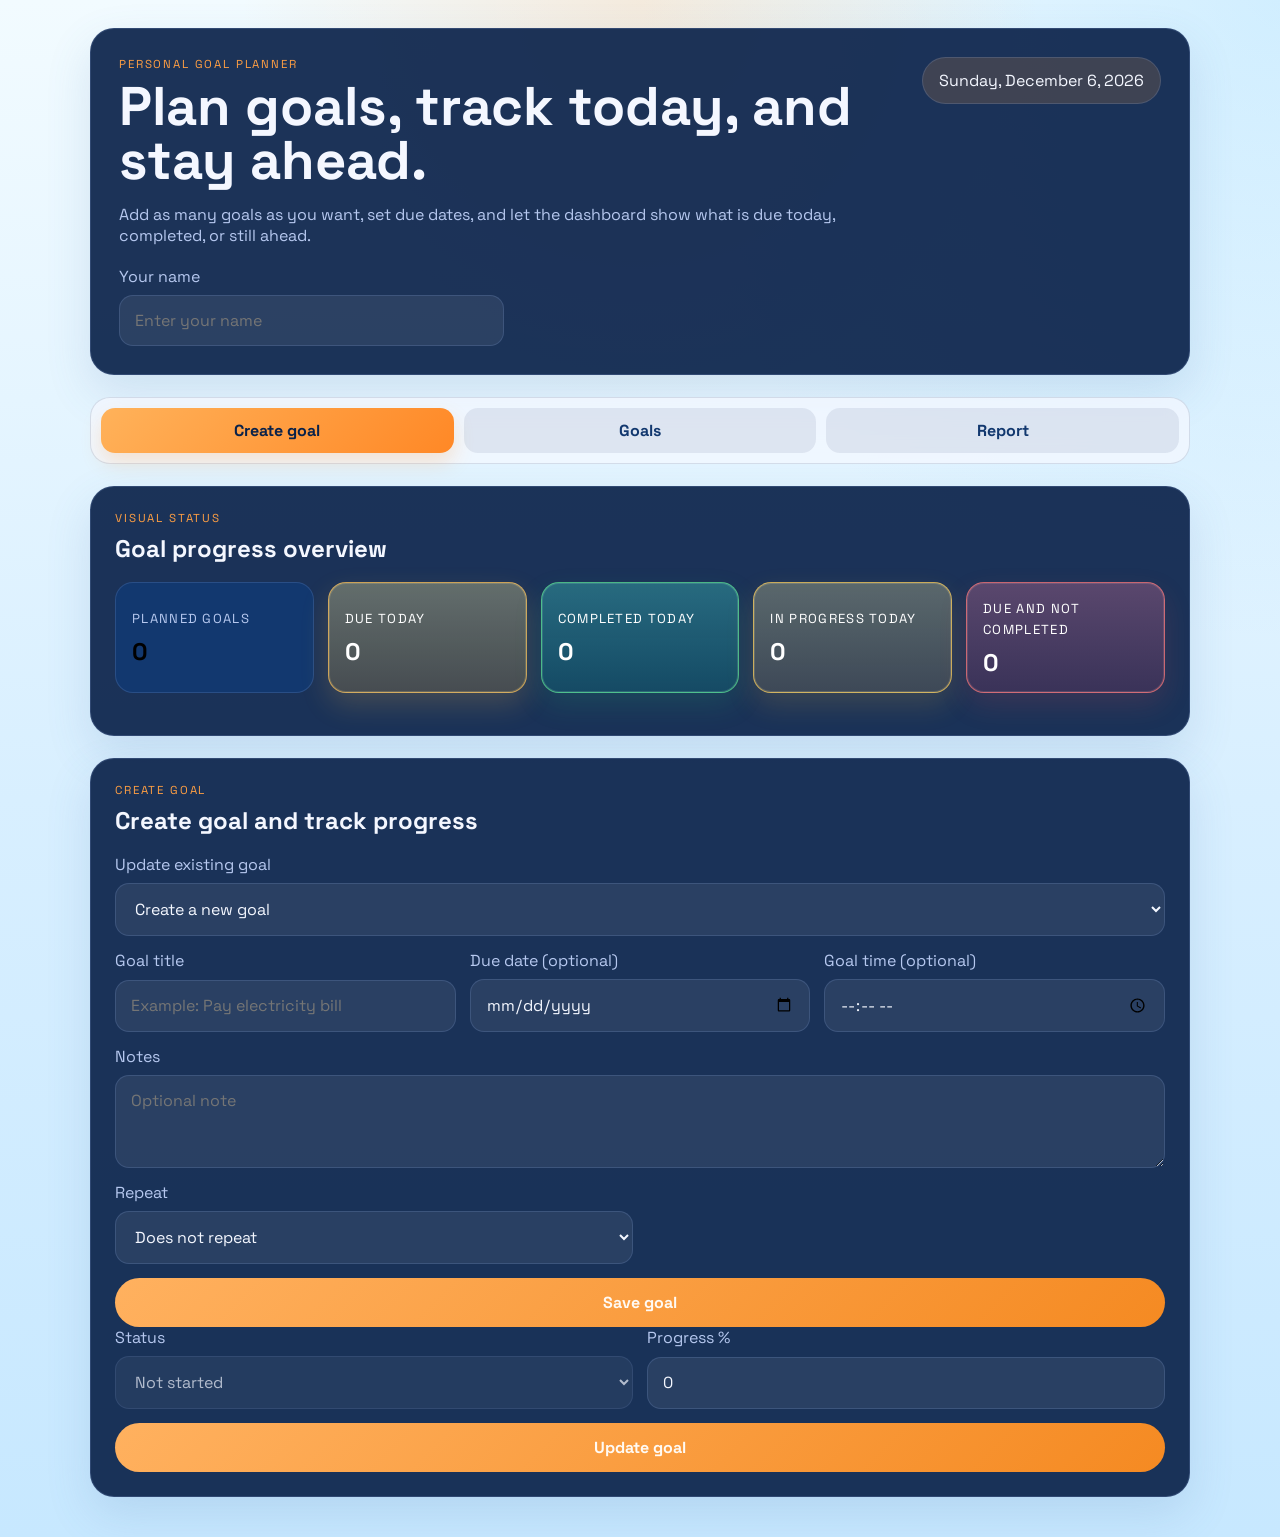
==== index.html @ 9a758e4b "Update the tabs" ====
<!DOCTYPE html>
<html lang="en">
<head>
  <meta charset="UTF-8">
  <meta name="viewport" content="width=device-width, initial-scale=1.0">
  <title>Personal Daily Goals Dashboard</title>
  <meta name="theme-color" content="#0a224a">
  <meta name="apple-mobile-web-app-capable" content="yes">
  <meta name="apple-mobile-web-app-status-bar-style" content="default">
  <link rel="manifest" href="manifest.webmanifest">
  <link rel="icon" href="assets/icon.svg" type="image/svg+xml">
  <link rel="apple-touch-icon" href="assets/icon.svg">
  <link rel="preconnect" href="https://fonts.googleapis.com">
  <link rel="preconnect" href="https://fonts.gstatic.com" crossorigin>
  <link href="https://fonts.googleapis.com/css2?family=Space+Grotesk:wght@400;500;700&display=swap" rel="stylesheet">
  <link rel="stylesheet" href="styles.css?v=2026-04-25-6">
</head>
<body>
  <div class="app-shell">
    <header class="hero">
      <div>
        <p class="eyebrow">Personal goal planner</p>
        <h1>Plan goals, track today, and stay ahead.</h1>
        <p class="hero-text">
          Add as many goals as you want, set due dates, and let the dashboard show what is due today, completed, or still ahead.
        </p>
        <form id="profileForm" class="profile-form">
          <div class="two-up">
            <label>
              Your name
              <input id="profileName" name="profileName" type="text" placeholder="Enter your name">
            </label>
          </div>
        </form>
      </div>
      <div class="hero-date" id="todayLabel"></div>
    </header>

    <nav class="view-nav" aria-label="Planner sections">
      <button class="view-tab is-active" type="button" data-view-tab="home">Create goal</button>
      <button class="view-tab" type="button" data-view-tab="goals">Goals</button>
      <button class="view-tab" type="button" data-view-tab="report">Report</button>
    </nav>

    <main class="layout">
      <section class="card stats-card" data-view-panel="home">
        <div class="section-heading">
          <div>
            <p class="section-label">Visual status</p>
            <h2>Goal progress overview</h2>
          </div>
        </div>

        <div class="stats-grid">
          <button id="toggleGoalList" class="stat-box stat-button" type="button" aria-expanded="true" aria-controls="goalList" data-target="allGoalsSection">
            <span>Planned goals</span>
            <strong id="totalGoals">0</strong>
          </button>
          <button class="stat-box stat-button stat-button--warning" type="button" data-target="allGoalsSection" data-range="today">
            <span>Due today</span>
            <strong id="todayGoals">0</strong>
          </button>
          <button class="stat-box stat-button stat-button--success" type="button" data-target="allGoalsSection" data-range="today" data-status="completed">
            <span>Completed today</span>
            <strong id="todayCompletedGoals">0</strong>
          </button>
          <button class="stat-box stat-button stat-button--progress" type="button" data-target="allGoalsSection" data-range="today" data-status="in-progress">
            <span>In progress today</span>
            <strong id="todayInProgressGoals">0</strong>
          </button>
          <button class="stat-box stat-button stat-button--danger" type="button" data-target="allGoalsSection" data-range="all" data-status="due-not-completed">
            <span>Due and not completed</span>
            <strong id="dueNotCompletedGoals">0</strong>
          </button>
        </div>

      </section>

      <section id="allGoalsSection" class="card all-goals-card" data-view-panel="goals">
        <div class="section-heading">
          <div>
            <p class="section-label">All goals</p>
            <h2>Goal list table</h2>
          </div>
          <div class="report-controls">
            <label class="period-picker">
              Show by
              <select id="goalListRange">
                <option value="all" selected>All</option>
                <option value="today">Today</option>
                <option value="tomorrow">Tomorrow</option>
                <option value="week">Week</option>
                <option value="month">Month</option>
                <option value="year">Year</option>
                <option value="calendar">Calendar</option>
              </select>
            </label>
            <label id="goalListCalendarWrap" class="period-picker" hidden>
              Calendar
              <input id="goalListCalendarDate" type="date">
            </label>
            <label class="period-picker">
              Status
              <select id="goalListStatus">
                <option value="all" selected>All</option>
                <option value="due-not-completed">Due and not completed</option>
                <option value="not-started">Not started</option>
                <option value="in-progress">In progress</option>
                <option value="completed">Completed</option>
              </select>
            </label>
            <button id="toggleGoalTableButton" class="ghost-btn compact-btn" type="button" aria-expanded="true" aria-controls="goalTableWrap">
              Collapse list
            </button>
          </div>
        </div>
        <div id="goalTableWrap" class="goal-table-wrap">
          <div class="goal-table-head">
            <span>Goal</span>
            <span>Due date</span>
            <span>Status</span>
            <span>Progress</span>
            <span>Success</span>
            <span>Repeat</span>
            <span>Notes</span>
            <span>Action</span>
          </div>
          <div id="goalList" class="goal-table"></div>
          <button id="resetButton" class="ghost-btn" type="button">Reset all goals</button>
        </div>
      </section>

      <section class="card report-card" data-view-panel="report">
        <div class="section-heading">
          <div>
            <p class="section-label">Performance report</p>
            <h2>Day, month, and year trends</h2>
          </div>
          <div class="report-controls">
            <label class="period-picker">
              View
              <select id="reportRange">
                <option value="day" selected>Day</option>
                <option value="week">Week</option>
                <option value="month">Month</option>
                <option value="year">Year</option>
              </select>
            </label>
            <label class="period-picker">
              Period
              <select id="reportPeriod"></select>
            </label>
          </div>
        </div>

        <div class="chart-panel">
          <div class="chart-header">
            <span>Daily status</span>
            <strong id="dailyStatusCaption">Today</strong>
          </div>
          <div class="daily-status-wrap">
            <div class="donut-card">
              <div id="dailyDonut" class="donut-chart">
                <div class="donut-hole">
                  <strong id="dailyDonutValue">0%</strong>
                  <span>Done today</span>
                </div>
              </div>
            </div>
            <div id="dailyStatusLegend" class="daily-legend"></div>
          </div>
        </div>

        <div class="progress-stack">
          <div class="progress-panel">
            <div class="progress-copy">
              <span>Daily progress</span>
              <strong id="dailyProgressValue">0%</strong>
            </div>
            <div class="progress-bar">
              <div id="dailyProgressFill" class="progress-fill"></div>
            </div>
          </div>
          <div class="progress-panel">
            <div class="progress-copy">
              <span>Weekly progress</span>
              <strong id="weeklyProgressValue">0%</strong>
            </div>
            <div class="progress-bar">
              <div id="weeklyProgressFill" class="progress-fill"></div>
            </div>
          </div>
          <div class="progress-panel">
            <div class="progress-copy">
              <span>Yearly progress</span>
              <strong id="yearlyProgressValue">0%</strong>
            </div>
            <div class="progress-bar">
              <div id="yearlyProgressFill" class="progress-fill"></div>
            </div>
          </div>
        </div>

        <div class="chart-panel">
          <div class="chart-header">
            <span>Performance by period</span>
            <strong id="chartCaption">Monthly view</strong>
          </div>
          <div id="trendChart" class="trend-chart" aria-label="Performance chart"></div>
        </div>

      </section>

      <section class="card form-card" data-view-panel="home">
        <div class="section-heading">
          <div>
            <p class="section-label">Create goal</p>
            <h2>Create goal and track progress</h2>
          </div>
        </div>

        <form id="goalForm" class="goal-form">
          <label>
            Update existing goal
            <select id="goalPicker" name="goalPicker">
              <option value="">Create a new goal</option>
            </select>
          </label>
          <div class="three-up">
            <label>
              Goal title
              <input id="goalTitle" name="goalTitle" type="text" placeholder="Example: Pay electricity bill" required>
            </label>
            <label>
              Due date (optional)
              <input id="goalDate" name="goalDate" type="date">
            </label>
            <label>
              Goal time (optional)
              <input id="goalTime" name="goalTime" type="time">
            </label>
          </div>
          <label>
            Notes
            <textarea id="goalNotes" name="goalNotes" rows="3" placeholder="Optional note"></textarea>
          </label>
          <div class="two-up">
            <label>
              Repeat
              <select id="goalRepeat" name="goalRepeat">
                <option value="none">Does not repeat</option>
                <option value="daily">Daily</option>
                <option value="weekly">Weekly</option>
                <option value="monthly">Monthly</option>
                <option value="yearly">Yearly</option>
                <option value="custom">Custom</option>
              </select>
            </label>
          </div>
          <div id="customRepeatWrap" class="two-up" hidden>
            <label>
              Repeat every
              <input id="goalRepeatInterval" name="goalRepeatInterval" type="number" min="1" step="1" value="2">
            </label>
            <label>
              Unit
              <select id="goalRepeatUnit" name="goalRepeatUnit">
                <option value="day">Days</option>
                <option value="week">Weeks</option>
                <option value="month">Months</option>
                <option value="year">Years</option>
              </select>
            </label>
          </div>
          <button id="goalSubmitButton" type="submit" class="primary-btn">Save goal</button>
        </form>

        <form id="updateGoalForm" class="goal-form">
          <div class="two-up">
            <label>
              Status
              <select id="updateGoalStatus" name="updateGoalStatus">
                <option value="not-started">Not started</option>
                <option value="in-progress">In progress</option>
                <option value="completed">Completed</option>
              </select>
            </label>
            <label>
              Progress %
              <input id="updateGoalProgress" name="updateGoalProgress" type="number" min="0" max="100" step="5" value="0">
            </label>
          </div>
          <button id="updateGoalSubmitButton" type="submit" class="primary-btn">Update goal</button>
        </form>

        <div id="subGoalSection" class="subgoal-panel" hidden>
          <div class="section-heading subgoal-heading">
            <div>
              <p class="section-label">Sub-goals</p>
              <h2>Break this goal into smaller steps</h2>
            </div>
          </div>
          <form id="subGoalForm" class="goal-form">
            <div class="two-up">
              <label>
                Sub-goal title
                <input id="subGoalTitle" name="subGoalTitle" type="text" placeholder="Example: Draft outline" required>
              </label>
              <label>
                Due date
                <input id="subGoalDate" name="subGoalDate" type="date" required>
              </label>
            </div>
            <button id="subGoalSubmitButton" type="submit" class="primary-btn">Add sub-goal</button>
          </form>
          <div id="selectedSubGoalList" class="subgoal-list"></div>
        </div>

      </section>
    </main>
  </div>

  <script src="rebuilt-dashboard.js?v=2026-04-25-6"></script>
</body>
</html>
---- styles.css ----
:root {
  --bg: #d8efff;
  --bg-soft: #edf7ff;
  --panel: rgba(10, 34, 74, 0.92);
  --panel-strong: #12386f;
  --line: rgba(162, 192, 255, 0.16);
  --text: #f4f7ff;
  --muted: #b6c8ef;
  --accent: #ff9f43;
  --accent-strong: #f07d18;
  --success: #56d6a2;
  --warning: #ffcc66;
  --danger: #ff7d7d;
  --shadow: 0 18px 45px rgba(73, 121, 168, 0.16);
  --radius-lg: 24px;
  --radius-md: 18px;
}

* {
  box-sizing: border-box;
}

body {
  margin: 0;
  min-height: 100vh;
  font-family: "Space Grotesk", sans-serif;
  color: var(--text);
  overflow-x: hidden;
  background:
    radial-gradient(circle at top, rgba(255, 159, 67, 0.18), transparent 24%),
    radial-gradient(circle at right top, rgba(104, 197, 255, 0.24), transparent 32%),
    linear-gradient(180deg, #f2fbff 0%, #d8efff 52%, #c7e8ff 100%);
}

button,
input,
textarea,
select {
  font: inherit;
}

.app-shell {
  width: min(1100px, calc(100% - 28px));
  margin: 0 auto;
  padding: 28px 0 40px;
}

.view-nav {
  position: sticky;
  top: 10px;
  z-index: 20;
  display: grid;
  grid-template-columns: repeat(3, minmax(0, 1fr));
  gap: 10px;
  margin-bottom: 22px;
  padding: 10px;
  border: 1px solid rgba(10, 34, 74, 0.12);
  border-radius: 20px;
  background: rgba(244, 247, 255, 0.76);
  backdrop-filter: blur(12px);
}

.view-tab {
  border: 0;
  padding: 12px 10px;
  border-radius: 14px;
  background: rgba(10, 34, 74, 0.08);
  color: #12386f;
  font-weight: 700;
  cursor: pointer;
  transition: transform 160ms ease, background 160ms ease, color 160ms ease, box-shadow 160ms ease;
}

.view-tab:hover,
.view-tab:focus-visible {
  background: rgba(255, 159, 67, 0.22);
  color: #0a224a;
  transform: translateY(-1px);
}

.view-tab.is-active {
  background: linear-gradient(135deg, #ffb25a, #ff8826);
  color: #0a224a;
  box-shadow: 0 10px 20px rgba(255, 159, 67, 0.24);
}

[data-view-panel][hidden] {
  display: none !important;
}

.hero,
.card {
  background: var(--panel);
  border: 1px solid var(--line);
  border-radius: var(--radius-lg);
  box-shadow: var(--shadow);
}

.hero {
  display: flex;
  justify-content: space-between;
  gap: 20px;
  align-items: flex-start;
  padding: 28px;
  margin-bottom: 22px;
}

.eyebrow,
.section-label {
  margin: 0 0 8px;
  text-transform: uppercase;
  letter-spacing: 0.16em;
  font-size: 0.72rem;
  color: var(--accent);
}

.hero h1,
.section-heading h2 {
  margin: 0;
}

.hero h1 {
  font-size: clamp(2rem, 5vw, 3.4rem);
  line-height: 1;
}

.hero-text,
label,
.goal-meta,
.empty-state {
  color: var(--muted);
}

.profile-form {
  margin-top: 20px;
}

.reward-input-grid {
  margin-top: 14px;
}

.reward-banner-grid {
  display: grid;
  grid-template-columns: repeat(2, minmax(0, 1fr));
  gap: 14px;
  margin-top: 16px;
}

.reward-banner {
  padding: 16px 18px;
  border-radius: var(--radius-md);
  border: 1px solid rgba(255, 159, 67, 0.28);
  background: linear-gradient(135deg, rgba(255, 159, 67, 0.14), rgba(255, 255, 255, 0.04));
  transition: transform 180ms ease, box-shadow 180ms ease, border-color 180ms ease, background 180ms ease;
  min-height: 112px;
}

.reward-banner strong {
  display: block;
  color: #ffd6a8;
}

.reward-banner p {
  margin: 8px 0 0;
  color: var(--text);
}

.reward-banner--ready {
  border-color: rgba(86, 214, 162, 0.38);
  background: linear-gradient(135deg, rgba(86, 214, 162, 0.2), rgba(255, 255, 255, 0.05));
  box-shadow: 0 14px 32px rgba(25, 139, 102, 0.14);
}

.reward-banner--ready strong,
.reward-banner--success strong {
  color: #dffff1;
}

.reward-banner--success {
  border-color: rgba(86, 214, 162, 0.6);
  background: linear-gradient(135deg, rgba(86, 214, 162, 0.34), rgba(34, 94, 71, 0.35));
  box-shadow: 0 16px 36px rgba(20, 120, 87, 0.24);
}

.reward-banner--pop {
  animation: reward-pop 260ms ease;
}

@keyframes reward-pop {
  0% {
    transform: scale(0.98);
  }
  60% {
    transform: scale(1.02);
  }
  100% {
    transform: scale(1);
  }
}

.hero-date {
  padding: 12px 16px;
  border-radius: 999px;
  background: rgba(255, 159, 67, 0.16);
  border: 1px solid var(--line);
  white-space: nowrap;
}

#customRepeatWrap {
  margin-top: 4px;
  padding: 10px 12px;
  border: 1px solid rgba(255, 159, 67, 0.22);
  border-radius: var(--radius-md);
  background: linear-gradient(180deg, rgba(255, 159, 67, 0.08), rgba(255, 255, 255, 0.02));
}

#customRepeatWrap[hidden] {
  display: none;
}

.custom-repeat-pop {
  animation: custom-repeat-pop 220ms ease;
}

@keyframes custom-repeat-pop {
  0% {
    opacity: 0;
    transform: translateY(-6px) scale(0.98);
  }
  100% {
    opacity: 1;
    transform: translateY(0) scale(1);
  }
}

.layout {
  display: grid;
  grid-template-columns: repeat(12, 1fr);
  gap: 22px;
}

.card {
  padding: 24px;
}

.form-card,
.all-goals-card,
.report-card,
.stats-card,
.all-goals-card,
.today-card {
  grid-column: span 12;
}

.form-card,
.stats-card {
  width: 100%;
  justify-self: stretch;
}

.section-heading {
  display: flex;
  justify-content: space-between;
  gap: 16px;
  align-items: flex-start;
  margin-bottom: 18px;
}

.access-actions,
.access-meta,
.access-button-row {
  display: flex;
  flex-wrap: wrap;
  gap: 10px;
  align-items: center;
}

.access-panel {
  padding: 18px;
  border-radius: var(--radius-md);
  border: 1px solid var(--line);
  background: linear-gradient(180deg, rgba(255, 255, 255, 0.08), rgba(255, 255, 255, 0.04));
}

.access-panel--simple {
  display: grid;
  gap: 8px;
}

.access-kicker {
  margin: 0 0 8px;
  color: var(--accent);
  text-transform: uppercase;
  letter-spacing: 0.14em;
  font-size: 0.72rem;
}

.access-panel h3 {
  margin: 0;
  font-size: 1.25rem;
}

.access-text,
.access-hint {
  color: var(--muted);
}

.access-text {
  margin: 10px 0 14px;
}

.access-hint {
  margin: 14px 0 0;
  font-size: 0.94rem;
}

.mode-badge {
  display: inline-flex;
  align-items: center;
  gap: 8px;
  padding: 10px 14px;
  border-radius: 999px;
  border: 1px solid rgba(255, 255, 255, 0.12);
  background: rgba(255, 255, 255, 0.08);
  color: var(--text);
  font-size: 0.88rem;
}

.mode-badge--local {
  border-color: rgba(255, 204, 102, 0.28);
  background: rgba(255, 204, 102, 0.12);
}

.goal-form,
.two-up,
.three-up {
  display: grid;
  gap: 14px;
}

.subgoal-panel {
  margin-top: 18px;
  padding-top: 18px;
  border-top: 1px solid var(--line);
}

.subgoal-heading {
  margin-bottom: 14px;
}

.two-up {
  grid-template-columns: repeat(2, 1fr);
}

.three-up {
  grid-template-columns: repeat(3, 1fr);
}

label {
  display: grid;
  gap: 8px;
}

input,
textarea,
select {
  width: 100%;
  padding: 14px 15px;
  border-radius: 14px;
  border: 1px solid var(--line);
  background: rgba(255, 255, 255, 0.07);
  color: var(--text);
}

option {
  color: #163454;
  background: #f4f7ff;
}

input:focus,
textarea:focus,
select:focus {
  outline: 2px solid rgba(104, 197, 255, 0.25);
  border-color: var(--accent);
}

.primary-btn,
.ghost-btn,
.status-select {
  border-radius: 999px;
}

.status-select {
  appearance: auto;
  -webkit-appearance: auto;
  -moz-appearance: auto;
  box-shadow: inset 0 0 0 1px rgba(255,255,255,0.05);
  font-weight: 700;
}

.status-select--completed {
  background-color: rgba(46, 166, 92, 0.28);
  background-image: linear-gradient(135deg, rgba(67, 201, 126, 0.34), rgba(46, 166, 92, 0.42));
  border-color: rgba(95, 225, 148, 0.52);
  color: #eafff1;
}

.status-select--not-started {
  background-color: rgba(183, 41, 41, 0.22);
  background-image: linear-gradient(135deg, rgba(255, 107, 107, 0.26), rgba(183, 41, 41, 0.36));
  border-color: rgba(255, 122, 122, 0.48);
  color: #ffe9e9;
}

.status-select--in-progress {
  background-color: rgba(201, 147, 34, 0.24);
  background-image: linear-gradient(135deg, rgba(255, 214, 102, 0.3), rgba(201, 147, 34, 0.38));
  border-color: rgba(255, 210, 94, 0.5);
  color: #fff7dc;
}

.primary-btn,
.ghost-btn,
.remove-btn {
  cursor: pointer;
}

.stat-button {
  text-align: left;
  border: 1px solid var(--line);
  width: 100%;
  transition: transform 180ms ease, background 180ms ease, border-color 180ms ease, box-shadow 180ms ease;
}

.stat-button--warning,
.stat-button--success,
.stat-button--progress,
.stat-button--danger {
  position: relative;
  overflow: hidden;
}

.stat-box.stat-button--warning {
  border-color: rgba(255, 196, 92, 0.72);
  background:
    linear-gradient(180deg, rgba(255, 214, 102, 0.34), rgba(181, 118, 18, 0.32)),
    var(--panel-strong);
  box-shadow: inset 0 0 0 1px rgba(255, 224, 148, 0.18), 0 12px 28px rgba(255, 186, 64, 0.18);
  animation: statPulseWarning 3.8s ease-in-out infinite;
}

.stat-box.stat-button--success {
  border-color: rgba(95, 225, 148, 0.72);
  background:
    linear-gradient(180deg, rgba(86, 214, 162, 0.32), rgba(27, 116, 77, 0.3)),
    var(--panel-strong);
  box-shadow: inset 0 0 0 1px rgba(170, 246, 204, 0.16), 0 12px 28px rgba(40, 179, 111, 0.16);
  animation: statPulseSuccess 3.8s ease-in-out infinite;
}

.stat-box.stat-button--progress {
  border-color: rgba(255, 210, 94, 0.72);
  background:
    linear-gradient(180deg, rgba(255, 214, 102, 0.3), rgba(173, 116, 24, 0.28)),
    var(--panel-strong);
  box-shadow: inset 0 0 0 1px rgba(255, 233, 171, 0.16), 0 12px 28px rgba(238, 180, 53, 0.16);
  animation: statPulseProgress 3.8s ease-in-out infinite;
}

.stat-box.stat-button--danger {
  border-color: rgba(255, 122, 122, 0.72);
  background:
    linear-gradient(180deg, rgba(255, 107, 107, 0.3), rgba(148, 38, 38, 0.3)),
    var(--panel-strong);
  box-shadow: inset 0 0 0 1px rgba(255, 188, 188, 0.15), 0 12px 28px rgba(215, 72, 72, 0.16);
  animation: statPulseDanger 3.8s ease-in-out infinite;
}

.stat-box.stat-button--warning span,
.stat-box.stat-button--warning strong,
.stat-box.stat-button--success span,
.stat-box.stat-button--success strong,
.stat-box.stat-button--progress span,
.stat-box.stat-button--progress strong,
.stat-box.stat-button--danger span,
.stat-box.stat-button--danger strong {
  color: #ffffff;
}

.stat-box.stat-button--warning:hover,
.stat-box.stat-button--warning:focus-visible {
  background:
    linear-gradient(180deg, rgba(255, 214, 102, 0.42), rgba(181, 118, 18, 0.36)),
    var(--panel-strong);
  border-color: rgba(255, 196, 92, 0.82);
}

.stat-box.stat-button--success:hover,
.stat-box.stat-button--success:focus-visible {
  background:
    linear-gradient(180deg, rgba(86, 214, 162, 0.42), rgba(27, 116, 77, 0.36)),
    var(--panel-strong);
  border-color: rgba(95, 225, 148, 0.82);
}

.stat-box.stat-button--progress:hover,
.stat-box.stat-button--progress:focus-visible {
  background:
    linear-gradient(180deg, rgba(255, 214, 102, 0.4), rgba(173, 116, 24, 0.34)),
    var(--panel-strong);
  border-color: rgba(255, 210, 94, 0.82);
}

.stat-box.stat-button--danger:hover,
.stat-box.stat-button--danger:focus-visible {
  background:
    linear-gradient(180deg, rgba(255, 107, 107, 0.4), rgba(148, 38, 38, 0.34)),
    var(--panel-strong);
  border-color: rgba(255, 122, 122, 0.82);
}

.stat-button:hover,
.stat-button:focus-visible {
  background: linear-gradient(180deg, rgba(255, 159, 67, 0.2), rgba(255, 255, 255, 0.42));
  border-color: rgba(255, 159, 67, 0.45);
  box-shadow: 0 0 0 1px rgba(255, 159, 67, 0.18);
  transform: translateY(-1px);
}

.stat-button:focus-visible {
  outline: 2px solid rgba(104, 197, 255, 0.3);
  outline-offset: 2px;
}

@keyframes statPulseWarning {
  0%, 100% {
    box-shadow: inset 0 0 0 1px rgba(255, 209, 102, 0.08), 0 0 0 rgba(255, 209, 102, 0);
  }
  50% {
    box-shadow: inset 0 0 0 1px rgba(255, 209, 102, 0.14), 0 0 18px rgba(255, 209, 102, 0.09);
  }
}

@keyframes statPulseSuccess {
  0%, 100% {
    box-shadow: inset 0 0 0 1px rgba(86, 214, 162, 0.08), 0 0 0 rgba(86, 214, 162, 0);
  }
  50% {
    box-shadow: inset 0 0 0 1px rgba(86, 214, 162, 0.14), 0 0 18px rgba(86, 214, 162, 0.08);
  }
}

@keyframes statPulseProgress {
  0%, 100% {
    box-shadow: inset 0 0 0 1px rgba(255, 214, 102, 0.08), 0 0 0 rgba(255, 214, 102, 0);
  }
  50% {
    box-shadow: inset 0 0 0 1px rgba(255, 214, 102, 0.14), 0 0 18px rgba(255, 214, 102, 0.08);
  }
}

@keyframes statPulseDanger {
  0%, 100% {
    box-shadow: inset 0 0 0 1px rgba(255, 107, 107, 0.08), 0 0 0 rgba(255, 107, 107, 0);
  }
  50% {
    box-shadow: inset 0 0 0 1px rgba(255, 107, 107, 0.14), 0 0 18px rgba(255, 107, 107, 0.08);
  }
}

.primary-btn {
  border: 0;
  padding: 14px 18px;
  font-weight: 700;
  color: #fffaf4;
  background: linear-gradient(135deg, #ffb15f 0%, #f58a22 100%);
}

.primary-btn:hover,
.primary-btn:focus-visible {
  background: linear-gradient(135deg, #ffbf7e 0%, #ff9836 100%);
  box-shadow: 0 0 0 1px rgba(255, 159, 67, 0.24), 0 10px 24px rgba(183, 111, 38, 0.2);
  transform: translateY(-1px);
}

.ghost-btn {
  margin-top: 18px;
  border: 1px solid var(--line);
  padding: 12px 16px;
  color: var(--text);
  background: transparent;
}

.compact-btn {
  margin-top: 30px;
  white-space: nowrap;
}

.inline-btn {
  margin-top: 0;
}

.ghost-btn:hover,
.ghost-btn:focus-visible {
  background: rgba(255, 159, 67, 0.12);
  border-color: rgba(255, 159, 67, 0.38);
  box-shadow: 0 0 0 1px rgba(255, 159, 67, 0.14);
}

.stats-grid {
  display: grid;
  grid-template-columns: repeat(auto-fit, minmax(180px, 1fr));
  gap: 14px;
  margin-bottom: 18px;
}

.stat-box,
.progress-panel,
.goal-item,
.report-box,
.chart-panel,
.goal-performance {
  border: 1px solid var(--line);
  background: var(--panel-strong);
  border-radius: var(--radius-md);
}

.stat-box {
  padding: 14px 16px;
  min-height: 104px;
}

.stat-box span,
.progress-copy span,
.pill {
  color: var(--muted);
  font-size: 0.82rem;
  text-transform: uppercase;
  letter-spacing: 0.1em;
}

.stat-box strong,
.progress-copy strong {
  display: block;
  margin-top: 8px;
  font-size: 1.5rem;
}

.progress-panel {
  padding: 18px;
}

.progress-stack {
  display: grid;
  gap: 14px;
}

.progress-copy {
  display: flex;
  justify-content: space-between;
  align-items: center;
  gap: 14px;
  margin-bottom: 12px;
}

.progress-bar {
  width: 100%;
  height: 16px;
  border-radius: 999px;
  overflow: hidden;
  background: rgba(255, 255, 255, 0.08);
}

.progress-fill {
  height: 100%;
  width: 0%;
  background: linear-gradient(90deg, var(--success), var(--accent));
  transition: width 240ms ease;
}

.period-picker {
  min-width: 150px;
}

.report-controls {
  display: flex;
  gap: 12px;
  flex-wrap: wrap;
}

.report-box,
.chart-panel,
.goal-performance,
.summary-report {
  padding: 16px;
}

.report-label {
  color: var(--muted);
  font-size: 0.82rem;
  text-transform: uppercase;
  letter-spacing: 0.1em;
}

.report-box strong {
  display: block;
  margin-top: 8px;
  font-size: 1.7rem;
}

.report-text {
  color: var(--muted);
  margin: 8px 0 0;
}

.chart-panel {
  margin-bottom: 16px;
}

.chart-header {
  display: flex;
  justify-content: space-between;
  gap: 12px;
  align-items: center;
  margin-bottom: 14px;
}

.daily-status-wrap {
  display: grid;
  grid-template-columns: 260px 1fr;
  gap: 22px;
  align-items: center;
}

.donut-card {
  display: flex;
  justify-content: center;
}

.donut-chart {
  width: 190px;
  height: 190px;
  border-radius: 50%;
  display: grid;
  place-items: center;
  background: conic-gradient(var(--accent) 0deg, rgba(255, 255, 255, 0.1) 0deg);
}

.donut-hole {
  width: 122px;
  height: 122px;
  border-radius: 50%;
  background: var(--panel);
  display: grid;
  place-items: center;
  text-align: center;
  padding: 10px;
}

.donut-hole strong {
  display: block;
  font-size: 1.7rem;
}

.donut-hole span {
  color: var(--muted);
  font-size: 0.82rem;
  text-transform: uppercase;
  letter-spacing: 0.08em;
}

.daily-legend {
  display: grid;
  gap: 10px;
}

.legend-item {
  display: flex;
  justify-content: space-between;
  gap: 12px;
  align-items: center;
  padding: 12px 14px;
  border: 1px solid var(--line);
  border-radius: 14px;
  background: rgba(255, 255, 255, 0.04);
}

.legend-label {
  display: inline-flex;
  align-items: center;
  gap: 10px;
}

.legend-dot {
  width: 12px;
  height: 12px;
  border-radius: 50%;
}

.legend-value {
  color: var(--muted);
}

.trend-chart {
  display: grid;
  grid-template-columns: repeat(auto-fit, minmax(48px, 1fr));
  gap: 10px;
  align-items: end;
  min-height: 180px;
}

.chart-col {
  display: grid;
  gap: 8px;
  align-items: end;
  justify-items: center;
}

.chart-bar-wrap {
  width: 100%;
  height: 130px;
  display: flex;
  align-items: end;
}

.chart-bar {
  width: 100%;
  border-radius: 12px 12px 4px 4px;
  min-height: 8px;
}

.chart-bar.good {
  background: linear-gradient(180deg, #9cf0c7 0%, #2bb673 100%);
}

.chart-bar.mid {
  background: linear-gradient(180deg, #ffd08f 0%, #f28a24 100%);
}

.chart-bar.low {
  background: linear-gradient(180deg, #ff9d9d 0%, #d94a4a 100%);
}

.chart-value,
.chart-name,
.performance-meta,
.repeat-pill {
  color: var(--muted);
  font-size: 0.82rem;
}

.chart-value {
  text-align: center;
}

.chart-empty {
  display: grid;
  place-items: end center;
  height: 130px;
  width: 100%;
  border-radius: 12px;
  border: 1px dashed var(--line);
  color: var(--muted);
  font-size: 0.78rem;
  padding-bottom: 10px;
}

.performance-list {
  display: grid;
  gap: 12px;
}

.summary-report {
  border: 1px solid var(--line);
  background: var(--panel-strong);
  border-radius: var(--radius-md);
}

.summary-report-grid {
  display: grid;
  grid-template-columns: repeat(2, 1fr);
  gap: 14px;
  margin-bottom: 16px;
}

.summary-narrative {
  margin-top: 0;
}

.performance-item {
  display: grid;
  gap: 8px;
}

.performance-head {
  display: flex;
  justify-content: space-between;
  gap: 12px;
  align-items: center;
}

.performance-title {
  margin: 0;
}

.performance-bar {
  width: 100%;
  height: 12px;
  border-radius: 999px;
  overflow: hidden;
  background: rgba(255, 255, 255, 0.08);
}

.performance-fill {
  height: 100%;
  width: 0%;
  border-radius: inherit;
  background: linear-gradient(90deg, var(--warning), var(--success));
}

.goal-list {
  display: grid;
  gap: 14px;
}

.subgoal-list,
.subgoal-table {
  display: grid;
  gap: 10px;
}

.subgoal-list,
.goal-table-wrap {
  overflow-x: auto;
  -webkit-overflow-scrolling: touch;
}

.goal-table-head,
.goal-table {
  min-width: 860px;
}

.subgoal-card,
.subgoal-row {
  padding: 14px 16px;
  border: 1px solid var(--line);
  background: rgba(255, 255, 255, 0.04);
  border-radius: var(--radius-md);
}

.subgoal-table-head,
.subgoal-table-row {
  display: grid;
  grid-template-columns: 1.3fr 0.8fr 0.8fr 1fr;
  gap: 12px;
  align-items: center;
}

.subgoal-table-head {
  padding-bottom: 10px;
  color: var(--muted);
  font-size: 0.78rem;
  text-transform: uppercase;
  letter-spacing: 0.1em;
}

.goal-item {
  padding: 16px;
}

.goal-table-head,
.goal-table-row {
  display: grid;
  grid-template-columns: 1.55fr 0.9fr 0.85fr 0.7fr 0.95fr 1.1fr 1.35fr 1.35fr;
  gap: 12px;
  align-items: center;
}

.goal-table-head {
  padding: 0 4px 12px;
  color: var(--muted);
  font-size: 0.78rem;
  text-transform: uppercase;
  letter-spacing: 0.1em;
}

.goal-table {
  display: grid;
  gap: 10px;
}

.goal-table-wrap[hidden] {
  display: none;
}

.goal-table-row {
  padding: 14px 16px;
  border: 1px solid var(--line);
  background: var(--panel-strong);
  border-radius: var(--radius-md);
}

.goal-table-title {
  font-weight: 700;
}

.goal-table-notes {
  color: var(--muted);
  white-space: nowrap;
  overflow: hidden;
  text-overflow: ellipsis;
}

.goal-table-cell {
  min-width: 0;
}

.goal-head {
  display: flex;
  justify-content: space-between;
  gap: 14px;
  align-items: flex-start;
}

.goal-title {
  margin: 0 0 8px;
  font-size: 1.08rem;
}

.goal-meta {
  display: flex;
  flex-wrap: wrap;
  gap: 8px;
  font-size: 0.92rem;
}

.pill {
  display: inline-flex;
  align-items: center;
  padding: 7px 10px;
  border-radius: 999px;
  border: 1px solid var(--line);
  background: rgba(255, 255, 255, 0.05);
}

.goal-notes {
  margin: 14px 0 0;
  color: var(--text);
}

.goal-actions {
  display: flex;
  flex-wrap: wrap;
  gap: 10px;
  margin-top: 14px;
}

.status-select {
  border: 1px solid var(--line);
  padding: 10px 12px;
}

.remove-btn {
  border: 0;
  background: rgba(255, 125, 125, 0.12);
  color: #ffd5d5;
  padding: 10px 14px;
  border-radius: 999px;
}

.remove-btn:hover,
.remove-btn:focus-visible {
  background: rgba(255, 125, 125, 0.22);
  box-shadow: 0 0 0 1px rgba(255, 125, 125, 0.2);
}

.empty-state {
  padding: 18px;
  border: 1px dashed var(--line);
  border-radius: var(--radius-md);
  text-align: center;
}

.goal-item.today {
  box-shadow: inset 0 0 0 1px rgba(255, 204, 102, 0.5);
}

.goal-item.completed {
  box-shadow: inset 0 0 0 1px rgba(86, 214, 162, 0.55);
}

@media (max-width: 860px) {
  .layout {
    grid-template-columns: 1fr;
  }

  .reward-banner-grid {
    grid-template-columns: 1fr;
  }

  .form-card,
  .stats-card,
  .report-card,
  .today-card,
  .all-goals-card {
    grid-column: auto;
  }
}

@media (max-width: 620px) {
  .app-shell {
    width: min(100% - 14px, 100%);
    padding-top: 18px;
  }

  .view-nav {
    top: 8px;
    gap: 8px;
    margin-bottom: 16px;
    padding: 8px;
  }

  .view-tab {
    padding: 11px 8px;
    font-size: 0.88rem;
  }

  .hero,
  .card {
    padding: 16px;
  }

  .hero,
  .goal-head,
  .progress-copy,
  .daily-status-wrap,
  .two-up,
  .three-up,
  .summary-report-grid,
  .stats-grid {
    display: grid;
    grid-template-columns: 1fr;
  }

  .section-heading {
    display: grid;
    grid-template-columns: 1fr;
  }

  .compact-btn {
    margin-top: 0;
  }

  .goal-table-head,
  .goal-table-row,
  .subgoal-table-head,
  .subgoal-table-row {
    grid-template-columns: 1fr;
  }

  .goal-table-head,
  .goal-table {
    min-width: 0;
  }
}
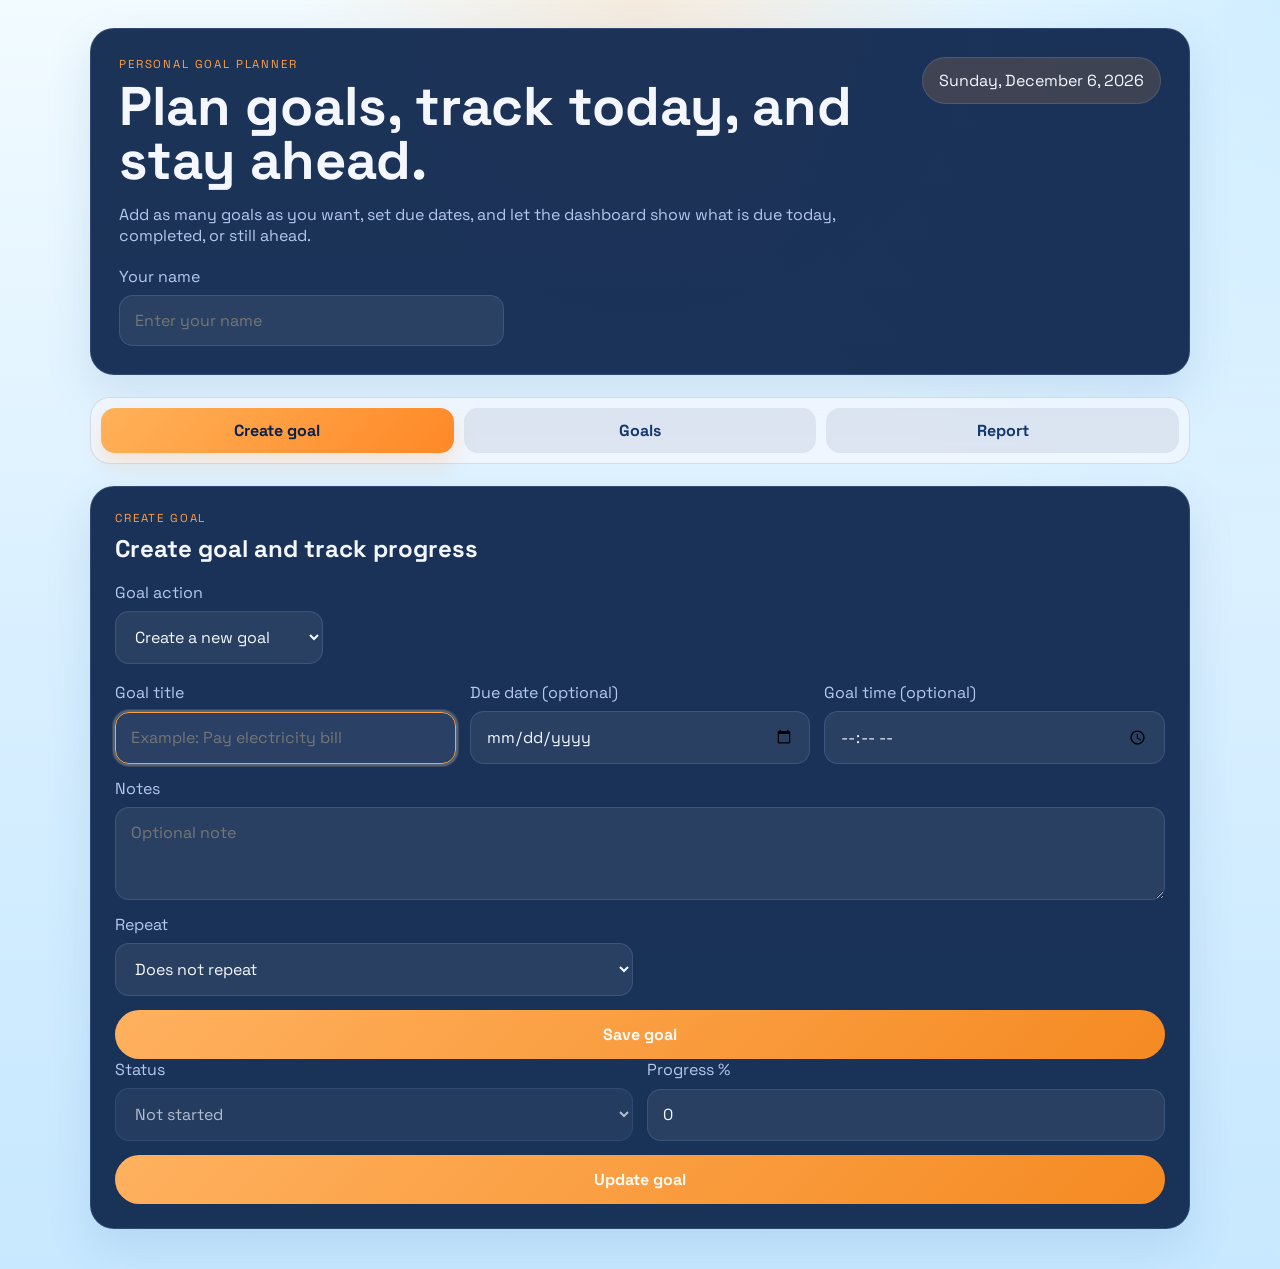
==== commit 0cbd093f: "update" ====
--- a/index.html
+++ b/index.html
@@ -13,7 +13,7 @@
   <link rel="preconnect" href="https://fonts.googleapis.com">
   <link rel="preconnect" href="https://fonts.gstatic.com" crossorigin>
   <link href="https://fonts.googleapis.com/css2?family=Space+Grotesk:wght@400;500;700&display=swap" rel="stylesheet">
-  <link rel="stylesheet" href="styles.css?v=2026-04-25-6">
+  <link rel="stylesheet" href="styles.css?v=2026-04-25-7">
 </head>
 <body>
   <div class="app-shell">
@@ -43,7 +43,7 @@
     </nav>
 
     <main class="layout">
-      <section class="card stats-card" data-view-panel="home">
+      <section class="card stats-card" data-view-panel="goals">
         <div class="section-heading">
           <div>
             <p class="section-label">Visual status</p>
@@ -219,15 +219,19 @@
           </div>
         </div>
 
-        <form id="goalForm" class="goal-form">
-          <label>
-            Update existing goal
-            <select id="goalPicker" name="goalPicker">
-              <option value="">Create a new goal</option>
+        <div class="report-controls action-switch">
+          <label class="period-picker">
+            Goal action
+            <select id="homeActionMode">
+              <option value="create" selected>Create a new goal</option>
+              <option value="update">Update existing goal</option>
             </select>
           </label>
+        </div>
+
+        <form id="goalForm" class="goal-form">
           <div class="three-up">
-            <label>
+            <label id="goalTitleField">
               Goal title
               <input id="goalTitle" name="goalTitle" type="text" placeholder="Example: Pay electricity bill" required>
             </label>
@@ -274,6 +278,23 @@
           </div>
           <button id="goalSubmitButton" type="submit" class="primary-btn">Save goal</button>
         </form>
+
+        <div id="updateGoalSection" class="subgoal-panel" hidden>
+          <div class="section-heading subgoal-heading">
+            <div>
+              <p class="section-label">Update goal</p>
+              <h2>Pick a goal and update it</h2>
+            </div>
+          </div>
+          <div class="goal-form">
+            <label>
+              Goal to update
+              <select id="goalPicker" name="goalPicker">
+                <option value="">Select a goal</option>
+              </select>
+            </label>
+          </div>
+        </div>
 
         <form id="updateGoalForm" class="goal-form">
           <div class="two-up">
@@ -320,6 +341,6 @@
     </main>
   </div>
 
-  <script src="rebuilt-dashboard.js?v=2026-04-25-6"></script>
+  <script src="rebuilt-dashboard.js?v=2026-04-25-7"></script>
 </body>
 </html>
--- a/styles.css
+++ b/styles.css
@@ -275,6 +275,10 @@
   align-items: center;
 }
 
+.action-switch {
+  margin-bottom: 18px;
+}
+
 .access-panel {
   padding: 18px;
   border-radius: var(--radius-md);
@@ -384,6 +388,27 @@
   border-color: var(--accent);
 }
 
+.field-highlight {
+  animation: field-highlight-pulse 1.8s ease;
+  border-color: rgba(255, 159, 67, 0.95);
+  box-shadow: 0 0 0 3px rgba(255, 159, 67, 0.18);
+}
+
+@keyframes field-highlight-pulse {
+  0% {
+    border-color: rgba(255, 159, 67, 0.98);
+    box-shadow: 0 0 0 0 rgba(255, 159, 67, 0.34);
+  }
+  45% {
+    border-color: rgba(255, 196, 104, 0.98);
+    box-shadow: 0 0 0 8px rgba(255, 159, 67, 0.08);
+  }
+  100% {
+    border-color: rgba(255, 159, 67, 0.95);
+    box-shadow: 0 0 0 3px rgba(255, 159, 67, 0.18);
+  }
+}
+
 .primary-btn,
 .ghost-btn,
 .status-select {
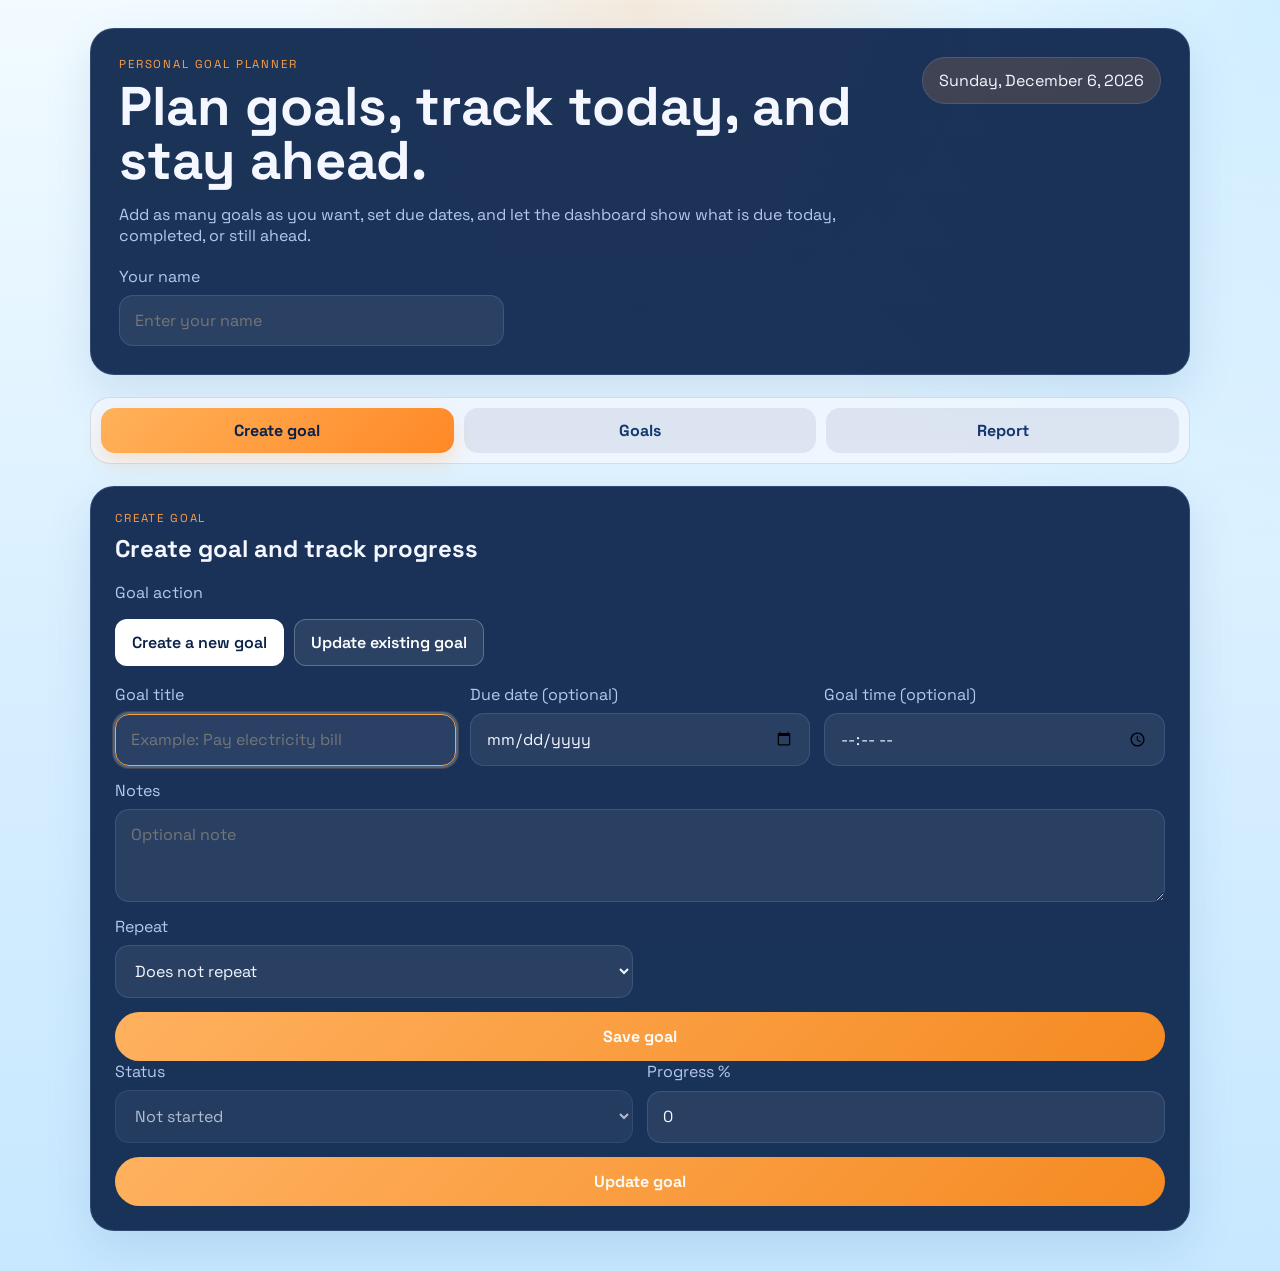
==== commit 08c97068: "update" ====
--- a/index.html
+++ b/index.html
@@ -13,7 +13,7 @@
   <link rel="preconnect" href="https://fonts.googleapis.com">
   <link rel="preconnect" href="https://fonts.gstatic.com" crossorigin>
   <link href="https://fonts.googleapis.com/css2?family=Space+Grotesk:wght@400;500;700&display=swap" rel="stylesheet">
-  <link rel="stylesheet" href="styles.css?v=2026-04-25-7">
+  <link rel="stylesheet" href="styles.css?v=2026-04-26-1">
 </head>
 <body>
   <div class="app-shell">
@@ -80,7 +80,7 @@
         <div class="section-heading">
           <div>
             <p class="section-label">All goals</p>
-            <h2>Goal list table</h2>
+            <h2>Goal list</h2>
           </div>
           <div class="report-controls">
             <label class="period-picker">
@@ -115,16 +115,6 @@
           </div>
         </div>
         <div id="goalTableWrap" class="goal-table-wrap">
-          <div class="goal-table-head">
-            <span>Goal</span>
-            <span>Due date</span>
-            <span>Status</span>
-            <span>Progress</span>
-            <span>Success</span>
-            <span>Repeat</span>
-            <span>Notes</span>
-            <span>Action</span>
-          </div>
           <div id="goalList" class="goal-table"></div>
           <button id="resetButton" class="ghost-btn" type="button">Reset all goals</button>
         </div>
@@ -149,6 +139,12 @@
             <label class="period-picker">
               Period
               <select id="reportPeriod"></select>
+            </label>
+            <label class="period-picker">
+              Goal
+              <select id="reportGoal">
+                <option value="all" selected>All goals</option>
+              </select>
             </label>
           </div>
         </div>
@@ -222,7 +218,11 @@
         <div class="report-controls action-switch">
           <label class="period-picker">
             Goal action
-            <select id="homeActionMode">
+            <div class="action-mode-buttons" role="group" aria-label="Goal action">
+              <button type="button" class="action-mode-btn is-active" data-action-mode="create">Create a new goal</button>
+              <button type="button" class="action-mode-btn" data-action-mode="update">Update existing goal</button>
+            </div>
+            <select id="homeActionMode" hidden aria-hidden="true" tabindex="-1">
               <option value="create" selected>Create a new goal</option>
               <option value="update">Update existing goal</option>
             </select>
@@ -284,6 +284,10 @@
             <div>
               <p class="section-label">Update goal</p>
               <h2>Pick a goal and update it</h2>
+              <label>
+                 Goal name
+                 <input id="updateGoalTitle" type="text" placeholder="Edit goal name">
+                </label>
             </div>
           </div>
           <div class="goal-form">
@@ -341,6 +345,55 @@
     </main>
   </div>
 
-  <script src="rebuilt-dashboard.js?v=2026-04-25-7"></script>
+  <script src="rebuilt-dashboard.js?v=2026-04-26-1"></script>
+  <style>
+    .action-mode-buttons {
+      display: flex;
+      gap: 10px;
+      flex-wrap: wrap;
+      margin-top: 8px;
+    }
+
+    .action-mode-btn {
+      border: 1px solid rgba(255, 255, 255, 0.25);
+      background: rgba(255, 255, 255, 0.08);
+      color: #ffffff;
+      padding: 12px 16px;
+      border-radius: 12px;
+      cursor: pointer;
+      font-weight: 600;
+    }
+
+    .action-mode-btn.is-active {
+      background: #ffffff;
+      color: #0a224a;
+    }
+  </style>
+
+  <script>
+    document.addEventListener("DOMContentLoaded", function () {
+      const modeSelect = document.getElementById("homeActionMode");
+      const buttons = document.querySelectorAll(".action-mode-btn");
+
+      if (!modeSelect || buttons.length === 0) return;
+
+      function setMode(mode) {
+        modeSelect.value = mode;
+
+        buttons.forEach((button) => {
+          button.classList.toggle("is-active", button.dataset.actionMode === mode);
+        });
+
+        modeSelect.dispatchEvent(new Event("change", { bubbles: true }));
+      }
+
+      buttons.forEach((button) => {
+        button.addEventListener("click", function () {
+          setMode(button.dataset.actionMode);
+        });
+      });
+    });
+  </script>
+
 </body>
 </html>
--- a/styles.css
+++ b/styles.css
@@ -960,7 +960,6 @@
   -webkit-overflow-scrolling: touch;
 }
 
-.goal-table-head,
 .goal-table {
   min-width: 860px;
 }
@@ -993,20 +992,11 @@
   padding: 16px;
 }
 
-.goal-table-head,
 .goal-table-row {
   display: grid;
   grid-template-columns: 1.55fr 0.9fr 0.85fr 0.7fr 0.95fr 1.1fr 1.35fr 1.35fr;
   gap: 12px;
   align-items: center;
-}
-
-.goal-table-head {
-  padding: 0 4px 12px;
-  color: var(--muted);
-  font-size: 0.78rem;
-  text-transform: uppercase;
-  letter-spacing: 0.1em;
 }
 
 .goal-table {
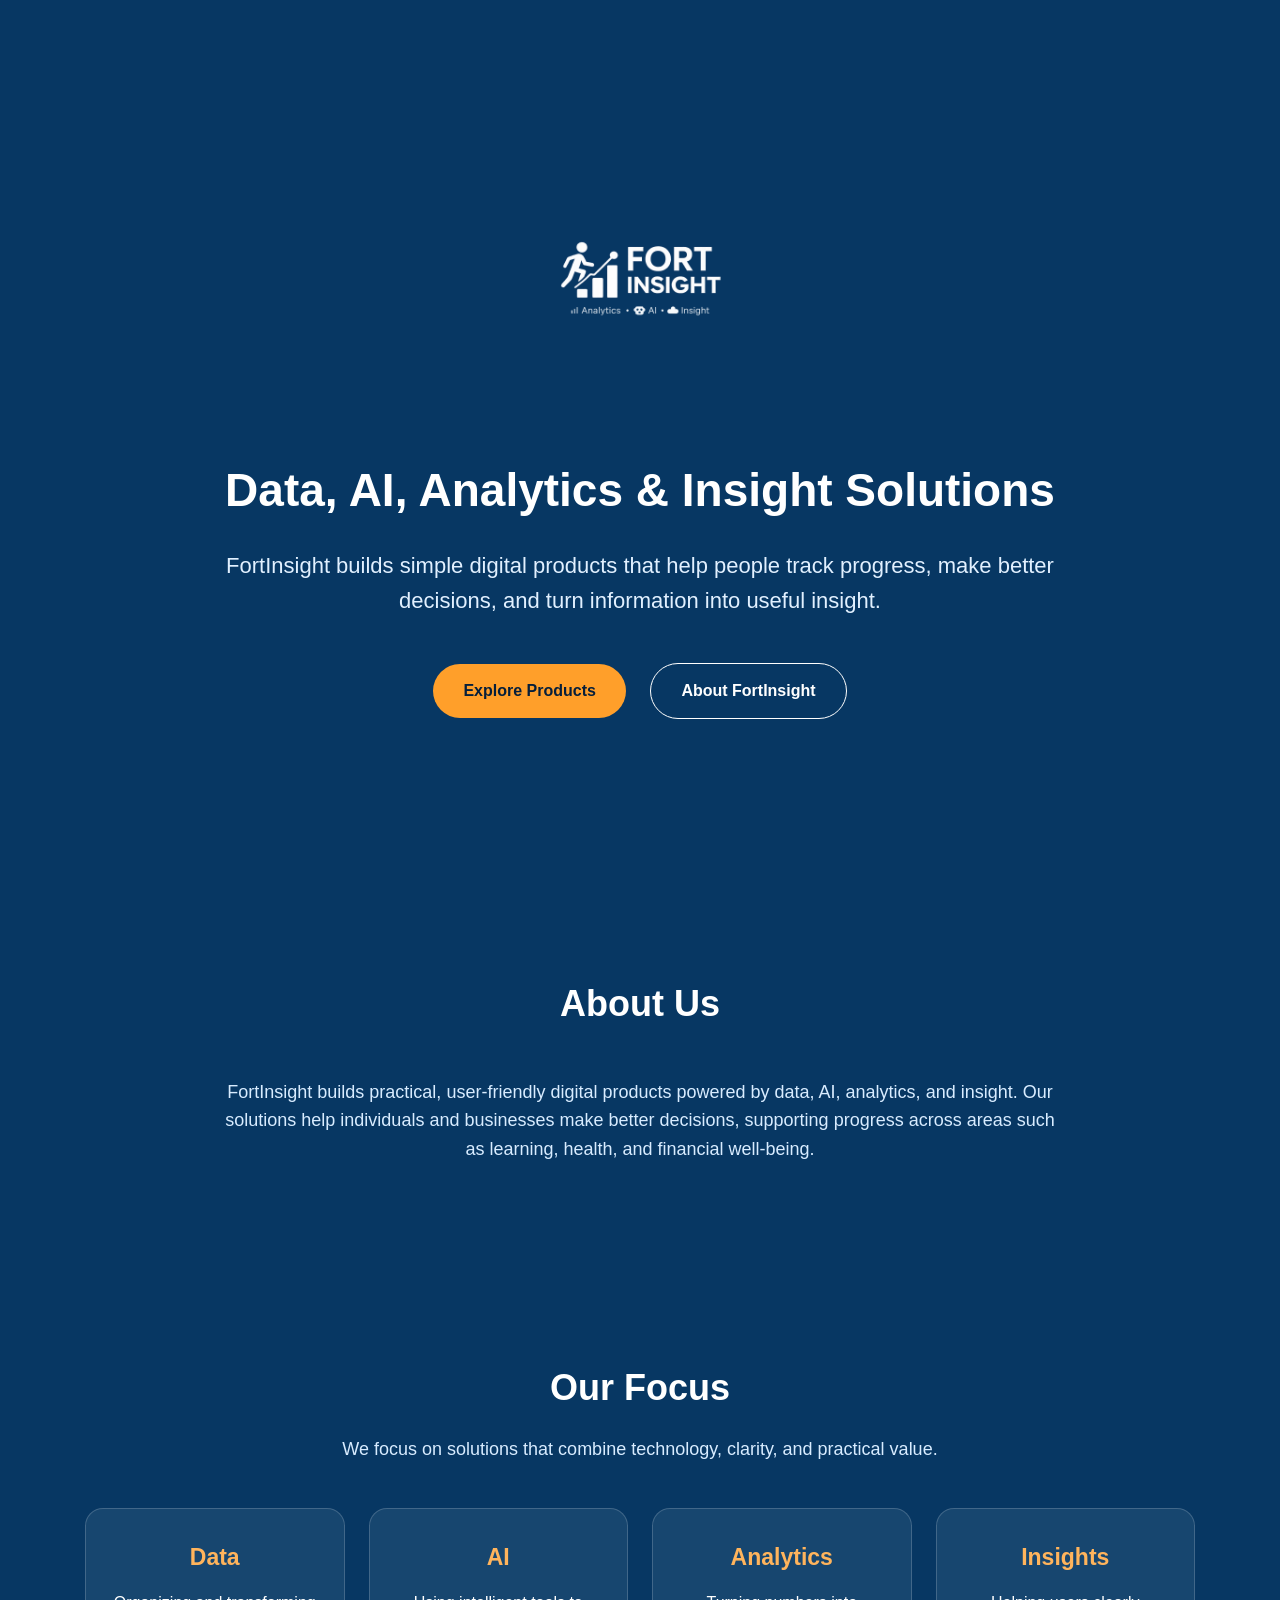
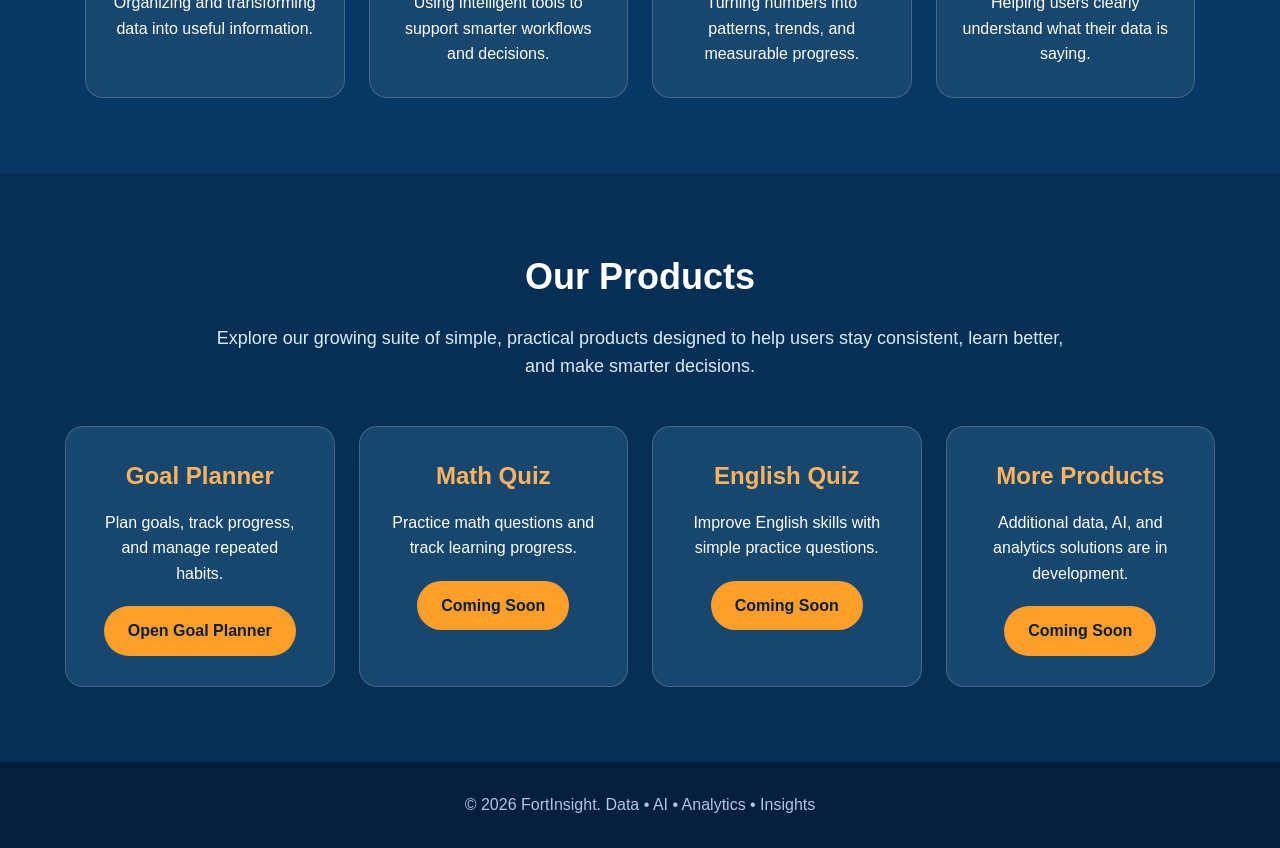
==== commit 728865af: "email added" ====
--- a/index.html
+++ b/index.html
@@ -1,399 +1,306 @@
 <!DOCTYPE html>
 <html lang="en">
 <head>
-  <meta charset="UTF-8">
-  <meta name="viewport" content="width=device-width, initial-scale=1.0">
-  <title>Personal Daily Goals Dashboard</title>
-  <meta name="theme-color" content="#0a224a">
+  <meta charset="UTF-8" />
+  <meta name="viewport" content="width=device-width, initial-scale=1.0" />
+  <title>FortInsight | Data, AI, Analytics & Insights</title>
+  <link rel="manifest" href="manifest.webmanifest">
+  <link rel="icon" href="assets/fortinsight-icon-192.png">
+  <link rel="apple-touch-icon" href="assets/fortinsight-icon-192.png">
+  <meta name="theme-color" content="#073763">
   <meta name="apple-mobile-web-app-capable" content="yes">
-  <meta name="apple-mobile-web-app-status-bar-style" content="default">
-  <link rel="manifest" href="manifest.webmanifest">
-  <link rel="icon" href="assets/icon.svg" type="image/svg+xml">
-  <link rel="apple-touch-icon" href="assets/icon.svg">
-  <link rel="preconnect" href="https://fonts.googleapis.com">
-  <link rel="preconnect" href="https://fonts.gstatic.com" crossorigin>
-  <link href="https://fonts.googleapis.com/css2?family=Space+Grotesk:wght@400;500;700&display=swap" rel="stylesheet">
-  <link rel="stylesheet" href="styles.css?v=2026-04-26-1">
+  <meta name="apple-mobile-web-app-title" content="FortInsight">
+
+  <style>
+    * {
+      box-sizing: border-box;
+      margin: 0;
+      padding: 0;
+    }
+
+    body {
+      font-family: Arial, sans-serif;
+      background: #073763;
+      color: #ffffff;
+      line-height: 1.6;
+    }
+
+    .hero {
+      min-height: 100vh;
+      background: #073763;
+      display: flex;
+      align-items: center;
+      justify-content: center;
+      text-align: center;
+      padding: 50px 20px;
+    }
+
+    .hero-content {
+      max-width: 1050px;
+      margin: auto;
+    }
+
+    .logo {
+      max-width: 360px;
+      width: 100%;
+      height: auto;
+      margin-bottom: 35px;
+    }
+
+    h1 {
+      font-size: 46px;
+      margin-bottom: 20px;
+      font-weight: 800;
+    }
+
+    .tagline {
+      font-size: 22px;
+      color: #e1f0ff;
+      max-width: 900px;
+      margin: 0 auto 35px;
+    }
+
+    .hero-buttons a {
+      display: inline-block;
+      margin: 10px;
+      padding: 14px 30px;
+      border-radius: 30px;
+      text-decoration: none;
+      font-weight: 700;
+    }
+
+    .primary-btn {
+      background: #ff9f2a;
+      color: #061f3b;
+    }
+
+    .secondary-btn {
+      border: 1px solid #ffffff;
+      color: #ffffff;
+    }
+
+    section {
+      padding: 75px 20px;
+      max-width: 1150px;
+      margin: auto;
+    }
+
+    .section-title {
+      text-align: center;
+      font-size: 36px;
+      margin-bottom: 18px;
+    }
+
+    .section-text {
+      text-align: center;
+      max-width: 850px;
+      margin: 0 auto 45px;
+      color: #d8ecff;
+      font-size: 18px;
+    }
+
+    .cards {
+      display: grid;
+      grid-template-columns: repeat(4, 1fr);
+      gap: 24px;
+    }
+
+    .card {
+      background: #17466f;
+      border: 1px solid rgba(255, 255, 255, 0.18);
+      border-radius: 18px;
+      padding: 30px 24px;
+      text-align: center;
+      min-height: 180px;
+    }
+
+    .card h3 {
+      color: #ffb45c;
+      margin-bottom: 14px;
+      font-size: 23px;
+    }
+
+    .card p {
+      color: #ffffff;
+      font-size: 16px;
+    }
+
+    .products-section {
+      background: #062f56;
+      max-width: 100%;
+    }
+
+    .products-inner {
+      max-width: 1150px;
+      margin: auto;
+    }
+
+    .product-card {
+      background: #17466f;
+      border: 1px solid rgba(255, 255, 255, 0.18);
+      border-radius: 18px;
+      padding: 30px;
+      text-align: center;
+    }
+
+    .product-card h3 {
+      color: #ffb45c;
+      font-size: 24px;
+      margin-bottom: 14px;
+    }
+
+    .product-card p {
+      color: #ffffff;
+      margin-bottom: 20px;
+    }
+
+    .product-link {
+      display: inline-block;
+      padding: 12px 24px;
+      background: #ff9f2a;
+      color: #061f3b;
+      border-radius: 25px;
+      text-decoration: none;
+      font-weight: 700;
+    }
+
+    footer {
+      text-align: center;
+      padding: 30px;
+      background: #031f3b;
+      color: #aac8e8;
+    }
+
+    @media (max-width: 900px) {
+      .cards {
+        grid-template-columns: repeat(2, 1fr);
+      }
+
+      h1 {
+        font-size: 34px;
+      }
+
+      .tagline {
+        font-size: 18px;
+      }
+    }
+
+    @media (max-width: 560px) {
+      .cards {
+        grid-template-columns: 1fr;
+      }
+
+      .logo {
+        max-width: 260px;
+      }
+
+      h1 {
+        font-size: 30px;
+      }
+    }
+  </style>
 </head>
+
 <body>
-  <div class="app-shell">
-    <header class="hero">
-      <div>
-        <p class="eyebrow">Personal goal planner</p>
-        <h1>Plan goals, track today, and stay ahead.</h1>
-        <p class="hero-text">
-          Add as many goals as you want, set due dates, and let the dashboard show what is due today, completed, or still ahead.
-        </p>
-        <form id="profileForm" class="profile-form">
-          <div class="two-up">
-            <label>
-              Your name
-              <input id="profileName" name="profileName" type="text" placeholder="Enter your name">
-            </label>
-          </div>
-        </form>
-      </div>
-      <div class="hero-date" id="todayLabel"></div>
-    </header>
-
-    <nav class="view-nav" aria-label="Planner sections">
-      <button class="view-tab is-active" type="button" data-view-tab="home">Create goal</button>
-      <button class="view-tab" type="button" data-view-tab="goals">Goals</button>
-      <button class="view-tab" type="button" data-view-tab="report">Report</button>
-    </nav>
-
-    <main class="layout">
-      <section class="card stats-card" data-view-panel="goals">
-        <div class="section-heading">
-          <div>
-            <p class="section-label">Visual status</p>
-            <h2>Goal progress overview</h2>
-          </div>
+
+  <header class="hero">
+    <div class="hero-content">
+      <img src="assets/fortinsight-logo.png" alt="FortInsight Logo" class="logo" />
+
+      <h1>Data, AI, Analytics & Insight Solutions</h1>
+
+      <p class="tagline">
+        FortInsight builds simple digital products that help people track progress,
+        make better decisions, and turn information into useful insight.
+      </p>
+
+      <div class="hero-buttons">
+        <a href="#products" class="primary-btn">Explore Products</a>
+        <a href="#about" class="secondary-btn">About FortInsight</a>
+      </div>
+    </div>
+  </header>
+
+  <section id="about">
+    <h2 class="section-title">About Us</h2>
+    <p class="section-text">
+<p class="section-text">
+  FortInsight builds practical, user-friendly digital products powered by data,
+  AI, analytics, and insight. Our solutions help individuals and businesses make
+  better decisions, supporting progress across areas such as learning, health,
+  and financial well-being.
+</p>
+    </p>
+  </section>
+
+  <section>
+    <h2 class="section-title">Our Focus</h2>
+    <p class="section-text">
+      We focus on solutions that combine technology, clarity, and practical value.
+    </p>
+
+    <div class="cards">
+      <div class="card">
+        <h3>Data</h3>
+        <p>Organizing and transforming data into useful information.</p>
+      </div>
+
+      <div class="card">
+        <h3>AI</h3>
+        <p>Using intelligent tools to support smarter workflows and decisions.</p>
+      </div>
+
+      <div class="card">
+        <h3>Analytics</h3>
+        <p>Turning numbers into patterns, trends, and measurable progress.</p>
+      </div>
+
+      <div class="card">
+        <h3>Insights</h3>
+        <p>Helping users clearly understand what their data is saying.</p>
+      </div>
+    </div>
+  </section>
+
+  <section id="products" class="products-section">
+    <div class="products-inner">
+      <h2 class="section-title">Our Products</h2>
+      <p class="section-text">
+        Explore our growing suite of simple, practical products designed to help
+        users stay consistent, learn better, and make smarter decisions.
+      </p>
+
+      <div class="cards">
+        <div class="product-card">
+          <h3>Goal Planner</h3>
+          <p>Plan goals, track progress, and manage repeated habits.</p>
+          <a href="goal.html" class="product-link">Open Goal Planner</a>
         </div>
 
-        <div class="stats-grid">
-          <button id="toggleGoalList" class="stat-box stat-button" type="button" aria-expanded="true" aria-controls="goalList" data-target="allGoalsSection">
-            <span>Planned goals</span>
-            <strong id="totalGoals">0</strong>
-          </button>
-          <button class="stat-box stat-button stat-button--warning" type="button" data-target="allGoalsSection" data-range="today">
-            <span>Due today</span>
-            <strong id="todayGoals">0</strong>
-          </button>
-          <button class="stat-box stat-button stat-button--success" type="button" data-target="allGoalsSection" data-range="today" data-status="completed">
-            <span>Completed today</span>
-            <strong id="todayCompletedGoals">0</strong>
-          </button>
-          <button class="stat-box stat-button stat-button--progress" type="button" data-target="allGoalsSection" data-range="today" data-status="in-progress">
-            <span>In progress today</span>
-            <strong id="todayInProgressGoals">0</strong>
-          </button>
-          <button class="stat-box stat-button stat-button--danger" type="button" data-target="allGoalsSection" data-range="all" data-status="due-not-completed">
-            <span>Due and not completed</span>
-            <strong id="dueNotCompletedGoals">0</strong>
-          </button>
+        <div class="product-card">
+          <h3>Math Quiz</h3>
+          <p>Practice math questions and track learning progress.</p>
+          <a href="#" class="product-link">Coming Soon</a>
         </div>
 
-      </section>
-
-      <section id="allGoalsSection" class="card all-goals-card" data-view-panel="goals">
-        <div class="section-heading">
-          <div>
-            <p class="section-label">All goals</p>
-            <h2>Goal list</h2>
-          </div>
-          <div class="report-controls">
-            <label class="period-picker">
-              Show by
-              <select id="goalListRange">
-                <option value="all" selected>All</option>
-                <option value="today">Today</option>
-                <option value="tomorrow">Tomorrow</option>
-                <option value="week">Week</option>
-                <option value="month">Month</option>
-                <option value="year">Year</option>
-                <option value="calendar">Calendar</option>
-              </select>
-            </label>
-            <label id="goalListCalendarWrap" class="period-picker" hidden>
-              Calendar
-              <input id="goalListCalendarDate" type="date">
-            </label>
-            <label class="period-picker">
-              Status
-              <select id="goalListStatus">
-                <option value="all" selected>All</option>
-                <option value="due-not-completed">Due and not completed</option>
-                <option value="not-started">Not started</option>
-                <option value="in-progress">In progress</option>
-                <option value="completed">Completed</option>
-              </select>
-            </label>
-            <button id="toggleGoalTableButton" class="ghost-btn compact-btn" type="button" aria-expanded="true" aria-controls="goalTableWrap">
-              Collapse list
-            </button>
-          </div>
+        <div class="product-card">
+          <h3>English Quiz</h3>
+          <p>Improve English skills with simple practice questions.</p>
+          <a href="#" class="product-link">Coming Soon</a>
         </div>
-        <div id="goalTableWrap" class="goal-table-wrap">
-          <div id="goalList" class="goal-table"></div>
-          <button id="resetButton" class="ghost-btn" type="button">Reset all goals</button>
+
+        <div class="product-card">
+          <h3>More Products</h3>
+          <p>Additional data, AI, and analytics solutions are in development.</p>
+          <a href="#" class="product-link">Coming Soon</a>
         </div>
-      </section>
-
-      <section class="card report-card" data-view-panel="report">
-        <div class="section-heading">
-          <div>
-            <p class="section-label">Performance report</p>
-            <h2>Day, month, and year trends</h2>
-          </div>
-          <div class="report-controls">
-            <label class="period-picker">
-              View
-              <select id="reportRange">
-                <option value="day" selected>Day</option>
-                <option value="week">Week</option>
-                <option value="month">Month</option>
-                <option value="year">Year</option>
-              </select>
-            </label>
-            <label class="period-picker">
-              Period
-              <select id="reportPeriod"></select>
-            </label>
-            <label class="period-picker">
-              Goal
-              <select id="reportGoal">
-                <option value="all" selected>All goals</option>
-              </select>
-            </label>
-          </div>
-        </div>
-
-        <div class="chart-panel">
-          <div class="chart-header">
-            <span>Daily status</span>
-            <strong id="dailyStatusCaption">Today</strong>
-          </div>
-          <div class="daily-status-wrap">
-            <div class="donut-card">
-              <div id="dailyDonut" class="donut-chart">
-                <div class="donut-hole">
-                  <strong id="dailyDonutValue">0%</strong>
-                  <span>Done today</span>
-                </div>
-              </div>
-            </div>
-            <div id="dailyStatusLegend" class="daily-legend"></div>
-          </div>
-        </div>
-
-        <div class="progress-stack">
-          <div class="progress-panel">
-            <div class="progress-copy">
-              <span>Daily progress</span>
-              <strong id="dailyProgressValue">0%</strong>
-            </div>
-            <div class="progress-bar">
-              <div id="dailyProgressFill" class="progress-fill"></div>
-            </div>
-          </div>
-          <div class="progress-panel">
-            <div class="progress-copy">
-              <span>Weekly progress</span>
-              <strong id="weeklyProgressValue">0%</strong>
-            </div>
-            <div class="progress-bar">
-              <div id="weeklyProgressFill" class="progress-fill"></div>
-            </div>
-          </div>
-          <div class="progress-panel">
-            <div class="progress-copy">
-              <span>Yearly progress</span>
-              <strong id="yearlyProgressValue">0%</strong>
-            </div>
-            <div class="progress-bar">
-              <div id="yearlyProgressFill" class="progress-fill"></div>
-            </div>
-          </div>
-        </div>
-
-        <div class="chart-panel">
-          <div class="chart-header">
-            <span>Performance by period</span>
-            <strong id="chartCaption">Monthly view</strong>
-          </div>
-          <div id="trendChart" class="trend-chart" aria-label="Performance chart"></div>
-        </div>
-
-      </section>
-
-      <section class="card form-card" data-view-panel="home">
-        <div class="section-heading">
-          <div>
-            <p class="section-label">Create goal</p>
-            <h2>Create goal and track progress</h2>
-          </div>
-        </div>
-
-        <div class="report-controls action-switch">
-          <label class="period-picker">
-            Goal action
-            <div class="action-mode-buttons" role="group" aria-label="Goal action">
-              <button type="button" class="action-mode-btn is-active" data-action-mode="create">Create a new goal</button>
-              <button type="button" class="action-mode-btn" data-action-mode="update">Update existing goal</button>
-            </div>
-            <select id="homeActionMode" hidden aria-hidden="true" tabindex="-1">
-              <option value="create" selected>Create a new goal</option>
-              <option value="update">Update existing goal</option>
-            </select>
-          </label>
-        </div>
-
-        <form id="goalForm" class="goal-form">
-          <div class="three-up">
-            <label id="goalTitleField">
-              Goal title
-              <input id="goalTitle" name="goalTitle" type="text" placeholder="Example: Pay electricity bill" required>
-            </label>
-            <label>
-              Due date (optional)
-              <input id="goalDate" name="goalDate" type="date">
-            </label>
-            <label>
-              Goal time (optional)
-              <input id="goalTime" name="goalTime" type="time">
-            </label>
-          </div>
-          <label>
-            Notes
-            <textarea id="goalNotes" name="goalNotes" rows="3" placeholder="Optional note"></textarea>
-          </label>
-          <div class="two-up">
-            <label>
-              Repeat
-              <select id="goalRepeat" name="goalRepeat">
-                <option value="none">Does not repeat</option>
-                <option value="daily">Daily</option>
-                <option value="weekly">Weekly</option>
-                <option value="monthly">Monthly</option>
-                <option value="yearly">Yearly</option>
-                <option value="custom">Custom</option>
-              </select>
-            </label>
-          </div>
-          <div id="customRepeatWrap" class="two-up" hidden>
-            <label>
-              Repeat every
-              <input id="goalRepeatInterval" name="goalRepeatInterval" type="number" min="1" step="1" value="2">
-            </label>
-            <label>
-              Unit
-              <select id="goalRepeatUnit" name="goalRepeatUnit">
-                <option value="day">Days</option>
-                <option value="week">Weeks</option>
-                <option value="month">Months</option>
-                <option value="year">Years</option>
-              </select>
-            </label>
-          </div>
-          <button id="goalSubmitButton" type="submit" class="primary-btn">Save goal</button>
-        </form>
-
-        <div id="updateGoalSection" class="subgoal-panel" hidden>
-          <div class="section-heading subgoal-heading">
-            <div>
-              <p class="section-label">Update goal</p>
-              <h2>Pick a goal and update it</h2>
-              <label>
-                 Goal name
-                 <input id="updateGoalTitle" type="text" placeholder="Edit goal name">
-                </label>
-            </div>
-          </div>
-          <div class="goal-form">
-            <label>
-              Goal to update
-              <select id="goalPicker" name="goalPicker">
-                <option value="">Select a goal</option>
-              </select>
-            </label>
-          </div>
-        </div>
-
-        <form id="updateGoalForm" class="goal-form">
-          <div class="two-up">
-            <label>
-              Status
-              <select id="updateGoalStatus" name="updateGoalStatus">
-                <option value="not-started">Not started</option>
-                <option value="in-progress">In progress</option>
-                <option value="completed">Completed</option>
-              </select>
-            </label>
-            <label>
-              Progress %
-              <input id="updateGoalProgress" name="updateGoalProgress" type="number" min="0" max="100" step="5" value="0">
-            </label>
-          </div>
-          <button id="updateGoalSubmitButton" type="submit" class="primary-btn">Update goal</button>
-        </form>
-
-        <div id="subGoalSection" class="subgoal-panel" hidden>
-          <div class="section-heading subgoal-heading">
-            <div>
-              <p class="section-label">Sub-goals</p>
-              <h2>Break this goal into smaller steps</h2>
-            </div>
-          </div>
-          <form id="subGoalForm" class="goal-form">
-            <div class="two-up">
-              <label>
-                Sub-goal title
-                <input id="subGoalTitle" name="subGoalTitle" type="text" placeholder="Example: Draft outline" required>
-              </label>
-              <label>
-                Due date
-                <input id="subGoalDate" name="subGoalDate" type="date" required>
-              </label>
-            </div>
-            <button id="subGoalSubmitButton" type="submit" class="primary-btn">Add sub-goal</button>
-          </form>
-          <div id="selectedSubGoalList" class="subgoal-list"></div>
-        </div>
-
-      </section>
-    </main>
-  </div>
-
-  <script src="rebuilt-dashboard.js?v=2026-04-26-1"></script>
-  <style>
-    .action-mode-buttons {
-      display: flex;
-      gap: 10px;
-      flex-wrap: wrap;
-      margin-top: 8px;
-    }
-
-    .action-mode-btn {
-      border: 1px solid rgba(255, 255, 255, 0.25);
-      background: rgba(255, 255, 255, 0.08);
-      color: #ffffff;
-      padding: 12px 16px;
-      border-radius: 12px;
-      cursor: pointer;
-      font-weight: 600;
-    }
-
-    .action-mode-btn.is-active {
-      background: #ffffff;
-      color: #0a224a;
-    }
-  </style>
-
-  <script>
-    document.addEventListener("DOMContentLoaded", function () {
-      const modeSelect = document.getElementById("homeActionMode");
-      const buttons = document.querySelectorAll(".action-mode-btn");
-
-      if (!modeSelect || buttons.length === 0) return;
-
-      function setMode(mode) {
-        modeSelect.value = mode;
-
-        buttons.forEach((button) => {
-          button.classList.toggle("is-active", button.dataset.actionMode === mode);
-        });
-
-        modeSelect.dispatchEvent(new Event("change", { bubbles: true }));
-      }
-
-      buttons.forEach((button) => {
-        button.addEventListener("click", function () {
-          setMode(button.dataset.actionMode);
-        });
-      });
-    });
-  </script>
+      </div>
+    </div>
+  </section>
+
+  <footer>
+    <p>© 2026 FortInsight. Data • AI • Analytics • Insights</p>
+  </footer>
 
 </body>
-</html>
+</html>
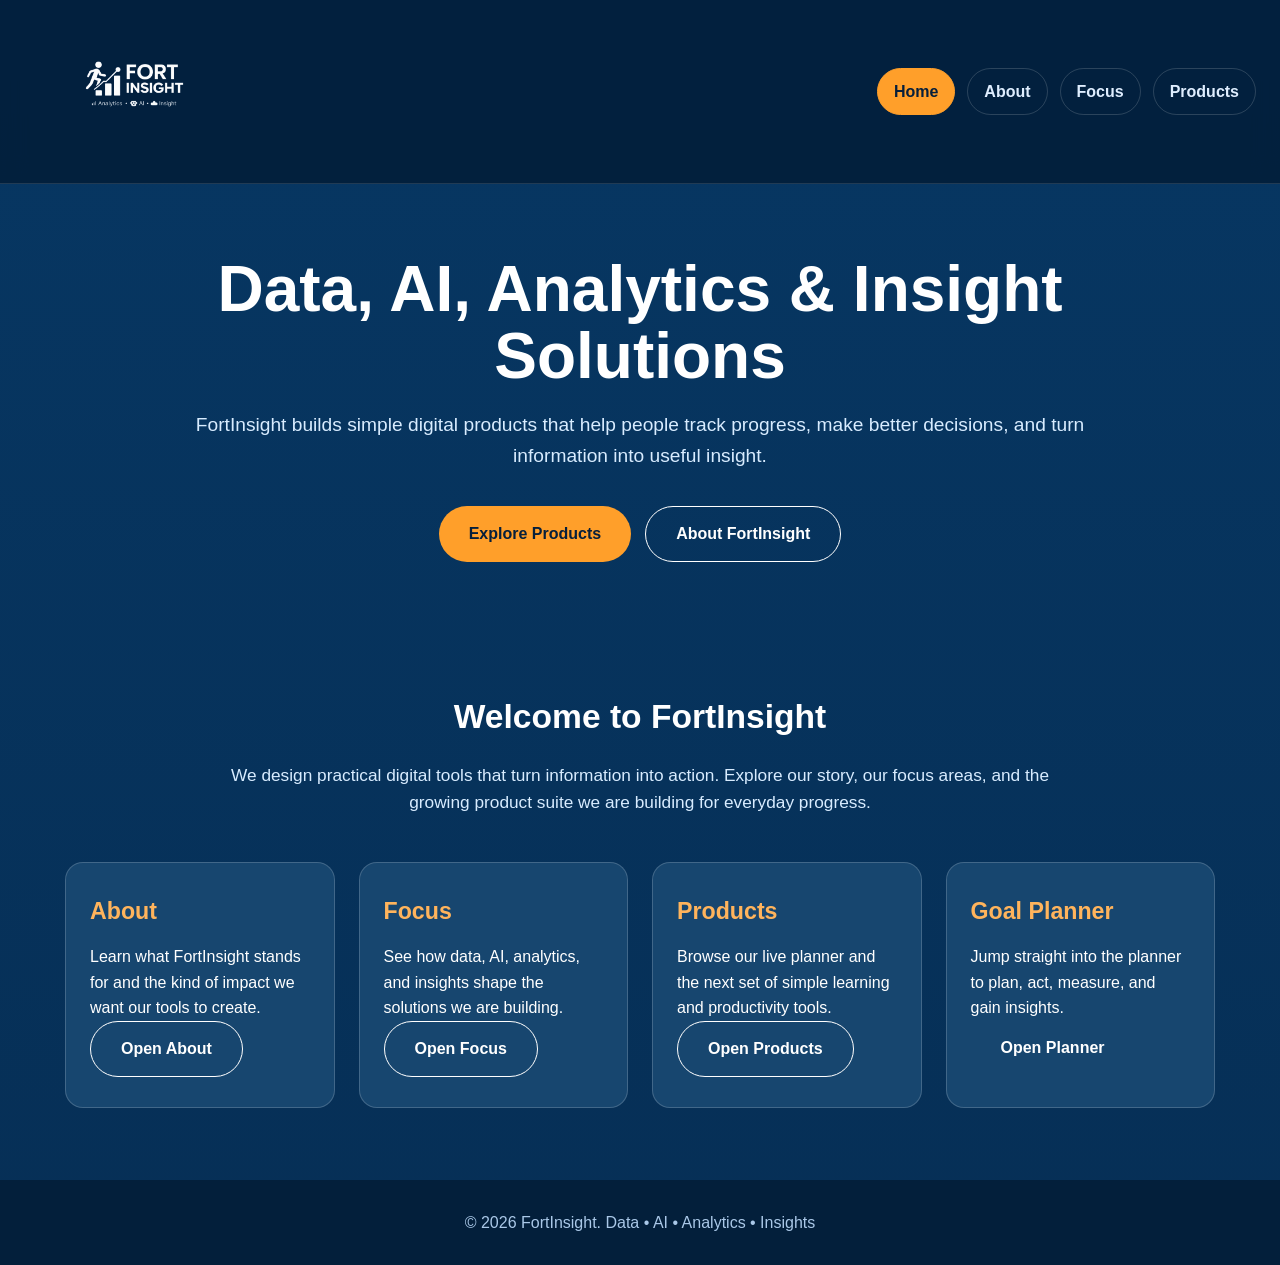
==== commit 8ee934be: "Update" ====
--- a/index.html
+++ b/index.html
@@ -3,304 +3,80 @@
 <head>
   <meta charset="UTF-8" />
   <meta name="viewport" content="width=device-width, initial-scale=1.0" />
-  <title>FortInsight | Data, AI, Analytics & Insights</title>
+  <title>FortInsight | Home</title>
   <link rel="manifest" href="manifest.webmanifest">
-  <link rel="icon" href="assets/fortinsight-icon-192.png">
-  <link rel="apple-touch-icon" href="assets/fortinsight-icon-192.png">
+  <link rel="icon" href="assets/fortinsight-mark.svg" type="image/svg+xml">
+  <link rel="apple-touch-icon" href="assets/fortinsight-mark.svg">
   <meta name="theme-color" content="#073763">
   <meta name="apple-mobile-web-app-capable" content="yes">
   <meta name="apple-mobile-web-app-title" content="FortInsight">
+  <link rel="stylesheet" href="fortinsight-site.css">
+</head>
+<body>
+  <div class="site-shell">
+    <nav class="site-nav" aria-label="FortInsight">
+      <a class="site-nav__brand" href="index.html">
+        <img src="assets/fortinsight-logo.png" alt="FortInsight Logo">
+      </a>
+      <div class="site-nav__links">
+        <a class="is-active" href="index.html">Home</a>
+        <a href="about.html">About</a>
+        <a href="focus.html">Focus</a>
+        <a href="products.html">Products</a>
+      </div>
+    </nav>
 
-  <style>
-    * {
-      box-sizing: border-box;
-      margin: 0;
-      padding: 0;
-    }
-
-    body {
-      font-family: Arial, sans-serif;
-      background: #073763;
-      color: #ffffff;
-      line-height: 1.6;
-    }
-
-    .hero {
-      min-height: 100vh;
-      background: #073763;
-      display: flex;
-      align-items: center;
-      justify-content: center;
-      text-align: center;
-      padding: 50px 20px;
-    }
-
-    .hero-content {
-      max-width: 1050px;
-      margin: auto;
-    }
-
-    .logo {
-      max-width: 360px;
-      width: 100%;
-      height: auto;
-      margin-bottom: 35px;
-    }
-
-    h1 {
-      font-size: 46px;
-      margin-bottom: 20px;
-      font-weight: 800;
-    }
-
-    .tagline {
-      font-size: 22px;
-      color: #e1f0ff;
-      max-width: 900px;
-      margin: 0 auto 35px;
-    }
-
-    .hero-buttons a {
-      display: inline-block;
-      margin: 10px;
-      padding: 14px 30px;
-      border-radius: 30px;
-      text-decoration: none;
-      font-weight: 700;
-    }
-
-    .primary-btn {
-      background: #ff9f2a;
-      color: #061f3b;
-    }
-
-    .secondary-btn {
-      border: 1px solid #ffffff;
-      color: #ffffff;
-    }
-
-    section {
-      padding: 75px 20px;
-      max-width: 1150px;
-      margin: auto;
-    }
-
-    .section-title {
-      text-align: center;
-      font-size: 36px;
-      margin-bottom: 18px;
-    }
-
-    .section-text {
-      text-align: center;
-      max-width: 850px;
-      margin: 0 auto 45px;
-      color: #d8ecff;
-      font-size: 18px;
-    }
-
-    .cards {
-      display: grid;
-      grid-template-columns: repeat(4, 1fr);
-      gap: 24px;
-    }
-
-    .card {
-      background: #17466f;
-      border: 1px solid rgba(255, 255, 255, 0.18);
-      border-radius: 18px;
-      padding: 30px 24px;
-      text-align: center;
-      min-height: 180px;
-    }
-
-    .card h3 {
-      color: #ffb45c;
-      margin-bottom: 14px;
-      font-size: 23px;
-    }
-
-    .card p {
-      color: #ffffff;
-      font-size: 16px;
-    }
-
-    .products-section {
-      background: #062f56;
-      max-width: 100%;
-    }
-
-    .products-inner {
-      max-width: 1150px;
-      margin: auto;
-    }
-
-    .product-card {
-      background: #17466f;
-      border: 1px solid rgba(255, 255, 255, 0.18);
-      border-radius: 18px;
-      padding: 30px;
-      text-align: center;
-    }
-
-    .product-card h3 {
-      color: #ffb45c;
-      font-size: 24px;
-      margin-bottom: 14px;
-    }
-
-    .product-card p {
-      color: #ffffff;
-      margin-bottom: 20px;
-    }
-
-    .product-link {
-      display: inline-block;
-      padding: 12px 24px;
-      background: #ff9f2a;
-      color: #061f3b;
-      border-radius: 25px;
-      text-decoration: none;
-      font-weight: 700;
-    }
-
-    footer {
-      text-align: center;
-      padding: 30px;
-      background: #031f3b;
-      color: #aac8e8;
-    }
-
-    @media (max-width: 900px) {
-      .cards {
-        grid-template-columns: repeat(2, 1fr);
-      }
-
-      h1 {
-        font-size: 34px;
-      }
-
-      .tagline {
-        font-size: 18px;
-      }
-    }
-
-    @media (max-width: 560px) {
-      .cards {
-        grid-template-columns: 1fr;
-      }
-
-      .logo {
-        max-width: 260px;
-      }
-
-      h1 {
-        font-size: 30px;
-      }
-    }
-  </style>
-</head>
-
-<body>
-
-  <header class="hero">
-    <div class="hero-content">
-      <img src="assets/fortinsight-logo.png" alt="FortInsight Logo" class="logo" />
-
-      <h1>Data, AI, Analytics & Insight Solutions</h1>
-
-      <p class="tagline">
-        FortInsight builds simple digital products that help people track progress,
-        make better decisions, and turn information into useful insight.
-      </p>
-
-      <div class="hero-buttons">
-        <a href="#products" class="primary-btn">Explore Products</a>
-        <a href="#about" class="secondary-btn">About FortInsight</a>
-      </div>
-    </div>
-  </header>
-
-  <section id="about">
-    <h2 class="section-title">About Us</h2>
-    <p class="section-text">
-<p class="section-text">
-  FortInsight builds practical, user-friendly digital products powered by data,
-  AI, analytics, and insight. Our solutions help individuals and businesses make
-  better decisions, supporting progress across areas such as learning, health,
-  and financial well-being.
-</p>
-    </p>
-  </section>
-
-  <section>
-    <h2 class="section-title">Our Focus</h2>
-    <p class="section-text">
-      We focus on solutions that combine technology, clarity, and practical value.
-    </p>
-
-    <div class="cards">
-      <div class="card">
-        <h3>Data</h3>
-        <p>Organizing and transforming data into useful information.</p>
-      </div>
-
-      <div class="card">
-        <h3>AI</h3>
-        <p>Using intelligent tools to support smarter workflows and decisions.</p>
-      </div>
-
-      <div class="card">
-        <h3>Analytics</h3>
-        <p>Turning numbers into patterns, trends, and measurable progress.</p>
-      </div>
-
-      <div class="card">
-        <h3>Insights</h3>
-        <p>Helping users clearly understand what their data is saying.</p>
-      </div>
-    </div>
-  </section>
-
-  <section id="products" class="products-section">
-    <div class="products-inner">
-      <h2 class="section-title">Our Products</h2>
-      <p class="section-text">
-        Explore our growing suite of simple, practical products designed to help
-        users stay consistent, learn better, and make smarter decisions.
-      </p>
-
-      <div class="cards">
-        <div class="product-card">
-          <h3>Goal Planner</h3>
-          <p>Plan goals, track progress, and manage repeated habits.</p>
-          <a href="goal.html" class="product-link">Open Goal Planner</a>
-        </div>
-
-        <div class="product-card">
-          <h3>Math Quiz</h3>
-          <p>Practice math questions and track learning progress.</p>
-          <a href="#" class="product-link">Coming Soon</a>
-        </div>
-
-        <div class="product-card">
-          <h3>English Quiz</h3>
-          <p>Improve English skills with simple practice questions.</p>
-          <a href="#" class="product-link">Coming Soon</a>
-        </div>
-
-        <div class="product-card">
-          <h3>More Products</h3>
-          <p>Additional data, AI, and analytics solutions are in development.</p>
-          <a href="#" class="product-link">Coming Soon</a>
+    <header class="hero">
+      <div class="hero-content">
+        <h1>Data, AI, Analytics & Insight Solutions</h1>
+        <p class="tagline">
+          FortInsight builds simple digital products that help people track progress,
+          make better decisions, and turn information into useful insight.
+        </p>
+        <div class="hero-buttons">
+          <a href="products.html" class="primary-btn">Explore Products</a>
+          <a href="about.html" class="secondary-btn">About FortInsight</a>
         </div>
       </div>
-    </div>
-  </section>
+    </header>
 
-  <footer>
-    <p>© 2026 FortInsight. Data • AI • Analytics • Insights</p>
-  </footer>
+    <section class="page-section">
+      <div class="page-content">
+        <h2 class="section-title">Welcome to FortInsight</h2>
+        <p class="section-text">
+          We design practical digital tools that turn information into action. Explore our story,
+          our focus areas, and the growing product suite we are building for everyday progress.
+        </p>
+        <div class="cards">
+          <div class="card">
+            <h3>About</h3>
+            <p>Learn what FortInsight stands for and the kind of impact we want our tools to create.</p>
+            <p><a class="button-link button-link--secondary" href="about.html">Open About</a></p>
+          </div>
+          <div class="card">
+            <h3>Focus</h3>
+            <p>See how data, AI, analytics, and insights shape the solutions we are building.</p>
+            <p><a class="button-link button-link--secondary" href="focus.html">Open Focus</a></p>
+          </div>
+          <div class="card">
+            <h3>Products</h3>
+            <p>Browse our live planner and the next set of simple learning and productivity tools.</p>
+            <p><a class="button-link button-link--secondary" href="products.html">Open Products</a></p>
+          </div>
+          <div class="card">
+            <h3>Goal Planner</h3>
+            <p>Jump straight into the planner to plan, act, measure, and gain insights.</p>
+            <p><a class="button-link" href="login.html">Open Planner</a></p>
+          </div>
+        </div>
+      </div>
+    </section>
 
+    <footer class="site-footer">
+      <div class="site-footer__inner">
+        <p>&copy; 2026 FortInsight. Data • AI • Analytics • Insights</p>
+      </div>
+    </footer>
+  </div>
 </body>
-</html>+</html>
--- a/fortinsight-site.css
+++ b/fortinsight-site.css
@@ -0,0 +1,250 @@
+* {
+  box-sizing: border-box;
+  margin: 0;
+  padding: 0;
+}
+
+body {
+  font-family: Arial, sans-serif;
+  background: linear-gradient(180deg, #073763 0%, #062f56 100%);
+  color: #ffffff;
+  line-height: 1.6;
+}
+
+a {
+  color: inherit;
+}
+
+.site-shell {
+  min-height: 100vh;
+}
+
+.site-nav {
+  position: sticky;
+  top: 0;
+  z-index: 20;
+  display: flex;
+  justify-content: space-between;
+  align-items: center;
+  gap: 18px;
+  padding: 18px 24px;
+  background: rgba(3, 31, 59, 0.92);
+  backdrop-filter: blur(12px);
+  border-bottom: 1px solid rgba(255, 255, 255, 0.12);
+}
+
+.site-nav__brand img {
+  width: 220px;
+  max-width: 100%;
+  height: auto;
+  display: block;
+}
+
+.site-nav__links {
+  display: flex;
+  flex-wrap: wrap;
+  gap: 12px;
+  align-items: center;
+}
+
+.site-nav__links a {
+  text-decoration: none;
+  padding: 10px 16px;
+  border-radius: 999px;
+  border: 1px solid rgba(255, 255, 255, 0.16);
+  color: #dfeeff;
+  font-weight: 700;
+}
+
+.site-nav__links a.is-active,
+.site-nav__links a:hover,
+.site-nav__links a:focus-visible {
+  background: #ff9f2a;
+  color: #061f3b;
+  border-color: #ff9f2a;
+}
+
+.hero {
+  padding: 72px 20px 56px;
+}
+
+.hero-content,
+.page-content,
+.products-inner,
+.site-footer__inner {
+  max-width: 1150px;
+  margin: 0 auto;
+}
+
+.hero-content {
+  text-align: center;
+}
+
+h1 {
+  font-size: clamp(2.5rem, 5vw, 4rem);
+  line-height: 1.05;
+  margin-bottom: 20px;
+  font-weight: 800;
+}
+
+.tagline,
+.page-lead {
+  font-size: 1.2rem;
+  color: #d8ecff;
+  max-width: 900px;
+}
+
+.tagline {
+  margin: 0 auto 35px;
+}
+
+.hero-buttons {
+  display: flex;
+  flex-wrap: wrap;
+  justify-content: center;
+  gap: 14px;
+}
+
+.hero-buttons a,
+.button-link,
+.product-link {
+  display: inline-flex;
+  align-items: center;
+  justify-content: center;
+  padding: 14px 30px;
+  border-radius: 999px;
+  text-decoration: none;
+  font-weight: 700;
+}
+
+.primary-btn,
+.product-link {
+  background: #ff9f2a;
+  color: #061f3b;
+}
+
+.secondary-btn,
+.button-link--secondary {
+  border: 1px solid #ffffff;
+  color: #ffffff;
+  background: transparent;
+}
+
+.page-section {
+  padding: 72px 20px;
+}
+
+.page-section--soft {
+  background: rgba(255, 255, 255, 0.04);
+}
+
+.section-title {
+  text-align: center;
+  font-size: 2.1rem;
+  margin-bottom: 18px;
+}
+
+.section-text {
+  text-align: center;
+  max-width: 850px;
+  margin: 0 auto 45px;
+  color: #d8ecff;
+  font-size: 1.08rem;
+}
+
+.cards {
+  display: grid;
+  grid-template-columns: repeat(4, minmax(0, 1fr));
+  gap: 24px;
+}
+
+.card,
+.product-card,
+.feature-panel {
+  background: #17466f;
+  border: 1px solid rgba(255, 255, 255, 0.18);
+  border-radius: 18px;
+  padding: 30px 24px;
+}
+
+.card h3,
+.product-card h3,
+.feature-panel h3 {
+  color: #ffb45c;
+  margin-bottom: 14px;
+  font-size: 1.45rem;
+}
+
+.card p,
+.product-card p,
+.feature-panel p,
+.feature-panel li {
+  color: #ffffff;
+  font-size: 1rem;
+}
+
+.feature-grid {
+  display: grid;
+  grid-template-columns: repeat(2, minmax(0, 1fr));
+  gap: 24px;
+}
+
+.feature-panel ul {
+  margin: 14px 0 0 18px;
+}
+
+.products-section {
+  background: #062f56;
+}
+
+.product-card {
+  text-align: center;
+}
+
+.site-footer {
+  background: #031f3b;
+  padding: 30px 20px;
+  color: #aac8e8;
+}
+
+.site-footer__inner {
+  text-align: center;
+}
+
+@media (max-width: 900px) {
+  .cards,
+  .feature-grid {
+    grid-template-columns: repeat(2, minmax(0, 1fr));
+  }
+}
+
+@media (max-width: 720px) {
+  .site-nav {
+    flex-direction: column;
+    align-items: flex-start;
+  }
+
+  .site-nav__links {
+    width: 100%;
+  }
+}
+
+@media (max-width: 560px) {
+  .cards,
+  .feature-grid {
+    grid-template-columns: 1fr;
+  }
+
+  .hero-buttons,
+  .site-nav__links {
+    flex-direction: column;
+    align-items: stretch;
+  }
+
+  .hero-buttons a,
+  .button-link,
+  .product-link,
+  .site-nav__links a {
+    width: 100%;
+  }
+}
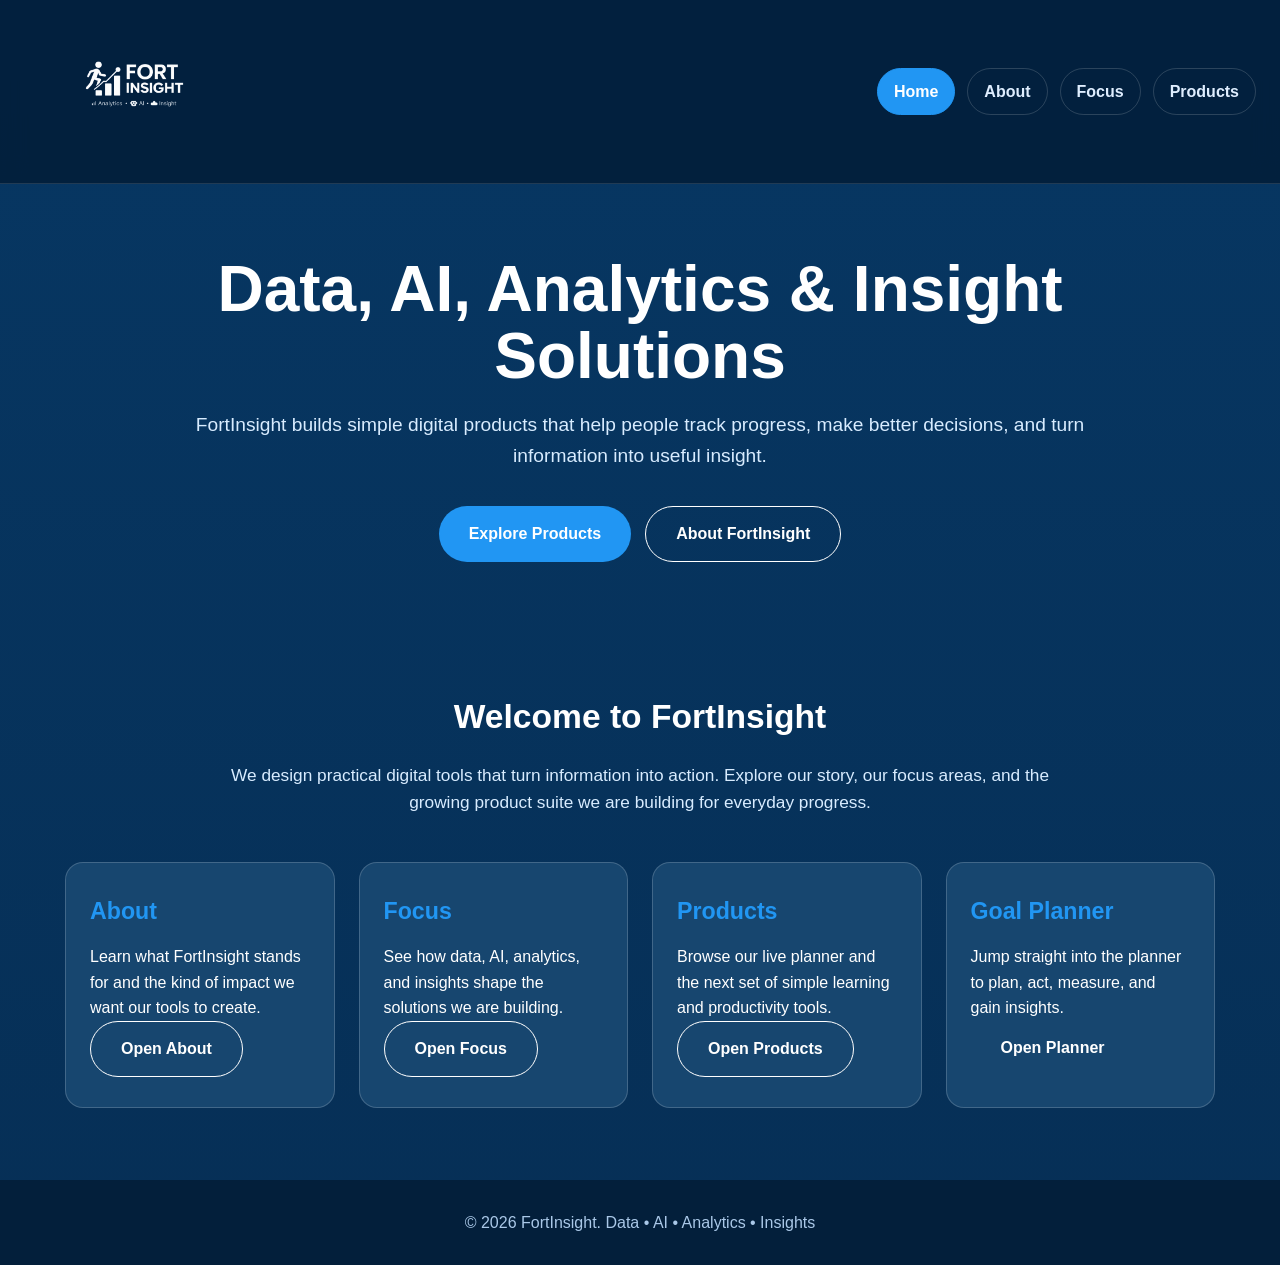
==== commit 2bcc4262: "Update" ====
--- a/index.html
+++ b/index.html
@@ -2,81 +2,14 @@
 <html lang="en">
 <head>
   <meta charset="UTF-8" />
+  <meta http-equiv="refresh" content="0; url=home.html" />
   <meta name="viewport" content="width=device-width, initial-scale=1.0" />
-  <title>FortInsight | Home</title>
-  <link rel="manifest" href="manifest.webmanifest">
-  <link rel="icon" href="assets/fortinsight-mark.svg" type="image/svg+xml">
-  <link rel="apple-touch-icon" href="assets/fortinsight-mark.svg">
-  <meta name="theme-color" content="#073763">
-  <meta name="apple-mobile-web-app-capable" content="yes">
-  <meta name="apple-mobile-web-app-title" content="FortInsight">
-  <link rel="stylesheet" href="fortinsight-site.css">
+  <title>FortInsight</title>
+  <script>
+    window.location.replace("home.html");
+  </script>
 </head>
 <body>
-  <div class="site-shell">
-    <nav class="site-nav" aria-label="FortInsight">
-      <a class="site-nav__brand" href="index.html">
-        <img src="assets/fortinsight-logo.png" alt="FortInsight Logo">
-      </a>
-      <div class="site-nav__links">
-        <a class="is-active" href="index.html">Home</a>
-        <a href="about.html">About</a>
-        <a href="focus.html">Focus</a>
-        <a href="products.html">Products</a>
-      </div>
-    </nav>
-
-    <header class="hero">
-      <div class="hero-content">
-        <h1>Data, AI, Analytics & Insight Solutions</h1>
-        <p class="tagline">
-          FortInsight builds simple digital products that help people track progress,
-          make better decisions, and turn information into useful insight.
-        </p>
-        <div class="hero-buttons">
-          <a href="products.html" class="primary-btn">Explore Products</a>
-          <a href="about.html" class="secondary-btn">About FortInsight</a>
-        </div>
-      </div>
-    </header>
-
-    <section class="page-section">
-      <div class="page-content">
-        <h2 class="section-title">Welcome to FortInsight</h2>
-        <p class="section-text">
-          We design practical digital tools that turn information into action. Explore our story,
-          our focus areas, and the growing product suite we are building for everyday progress.
-        </p>
-        <div class="cards">
-          <div class="card">
-            <h3>About</h3>
-            <p>Learn what FortInsight stands for and the kind of impact we want our tools to create.</p>
-            <p><a class="button-link button-link--secondary" href="about.html">Open About</a></p>
-          </div>
-          <div class="card">
-            <h3>Focus</h3>
-            <p>See how data, AI, analytics, and insights shape the solutions we are building.</p>
-            <p><a class="button-link button-link--secondary" href="focus.html">Open Focus</a></p>
-          </div>
-          <div class="card">
-            <h3>Products</h3>
-            <p>Browse our live planner and the next set of simple learning and productivity tools.</p>
-            <p><a class="button-link button-link--secondary" href="products.html">Open Products</a></p>
-          </div>
-          <div class="card">
-            <h3>Goal Planner</h3>
-            <p>Jump straight into the planner to plan, act, measure, and gain insights.</p>
-            <p><a class="button-link" href="login.html">Open Planner</a></p>
-          </div>
-        </div>
-      </div>
-    </section>
-
-    <footer class="site-footer">
-      <div class="site-footer__inner">
-        <p>&copy; 2026 FortInsight. Data • AI • Analytics • Insights</p>
-      </div>
-    </footer>
-  </div>
+  <p>Redirecting to <a href="home.html">FortInsight Home</a>...</p>
 </body>
 </html>
